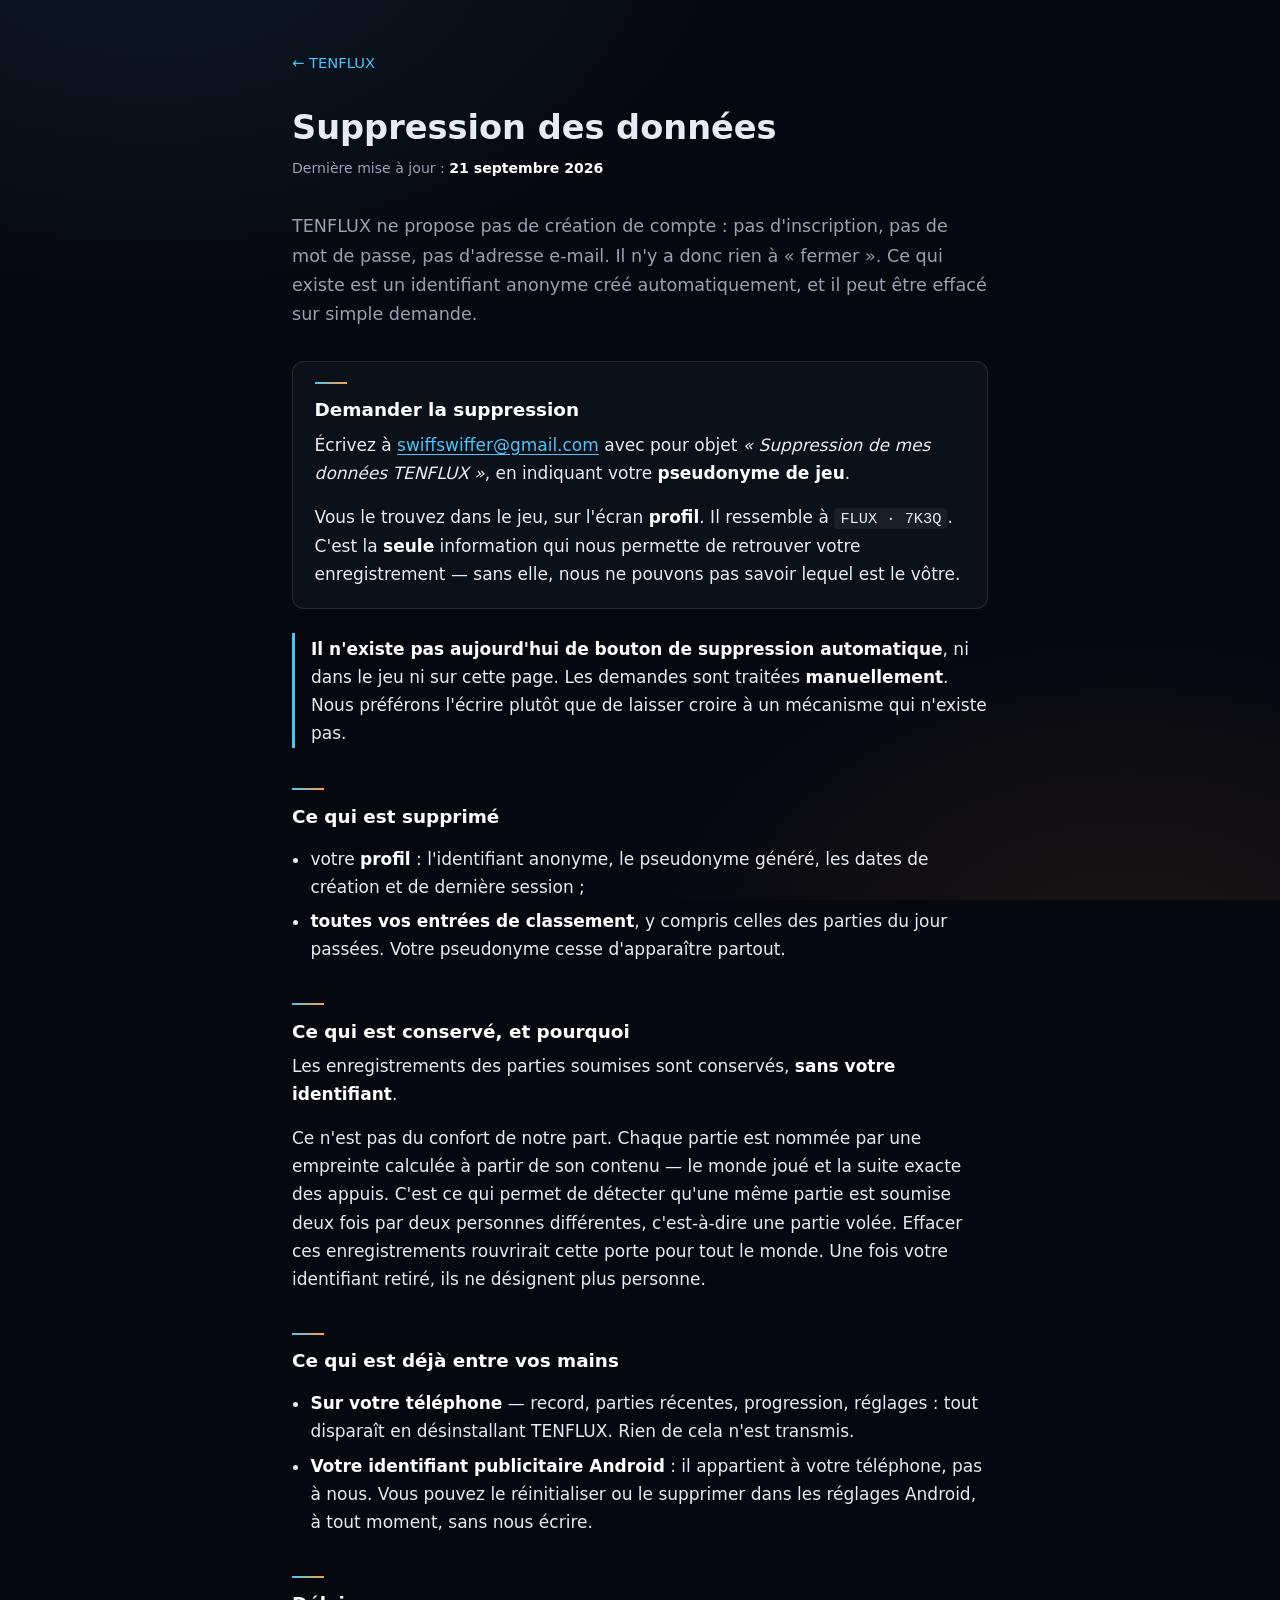
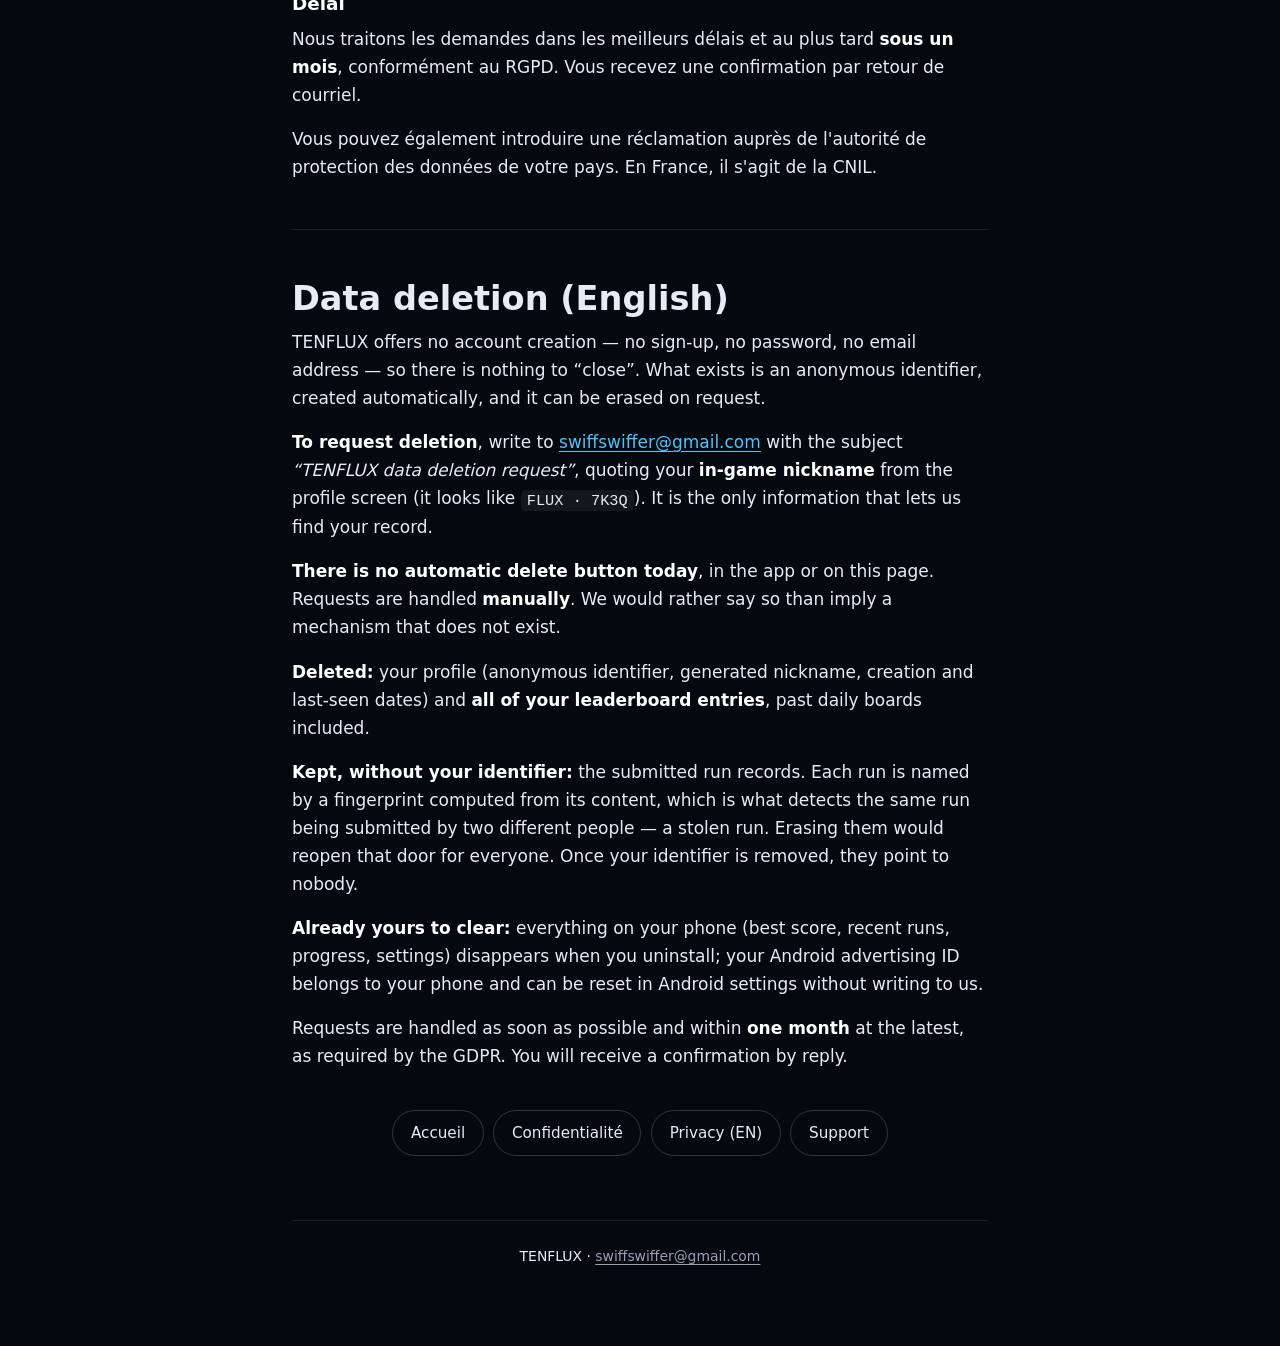
==== delete-account/index.html @ e54e35d1 "TENFLUX — the public site, and the file that decided its shape A user site (kokoswiff.github.io), no" ====
<!DOCTYPE html>
<html lang="fr">
<head>
<meta charset="utf-8">
<meta name="viewport" content="width=device-width, initial-scale=1">
<title>Suppression des données — TENFLUX</title>
<meta name="description" content="Comment faire supprimer vos données TENFLUX : ce qui est effacé, ce qui est conservé, et pourquoi.">
<meta name="color-scheme" content="dark">
<meta name="theme-color" content="#060810">
<link rel="icon" href="/assets/tenflux-symbol.png" type="image/png">
<link rel="stylesheet" href="/assets/site.css">
</head>
<body>
<main class="wrap">

  <a class="back" href="/">TENFLUX</a>

  <h1>Suppression des données</h1>
  <p class="meta">Dernière mise à jour : <strong>21 septembre 2026</strong></p>

  <p class="lede">
    TENFLUX ne propose pas de création de compte : pas d'inscription, pas de mot de passe, pas
    d'adresse e-mail. Il n'y a donc rien à « fermer ». Ce qui existe est un identifiant anonyme
    créé automatiquement, et il peut être effacé sur simple demande.
  </p>

  <div class="card">
    <h2>Demander la suppression</h2>
    <p>
      Écrivez à <a href="mailto:swiffswiffer@gmail.com?subject=Suppression%20de%20mes%20donn%C3%A9es%20TENFLUX">swiffswiffer@gmail.com</a>
      avec pour objet <em>« Suppression de mes données TENFLUX »</em>, en indiquant votre
      <strong>pseudonyme de jeu</strong>.
    </p>
    <p style="margin-bottom:0">
      Vous le trouvez dans le jeu, sur l'écran <strong>profil</strong>. Il ressemble à
      <code>FLUX · 7K3Q</code>. C'est la <strong>seule</strong> information qui nous permette de
      retrouver votre enregistrement — sans elle, nous ne pouvons pas savoir lequel est le vôtre.
    </p>
  </div>

  <div class="note">
    <p style="margin:0">
      <strong>Il n'existe pas aujourd'hui de bouton de suppression automatique</strong>, ni dans
      le jeu ni sur cette page. Les demandes sont traitées <strong>manuellement</strong>. Nous
      préférons l'écrire plutôt que de laisser croire à un mécanisme qui n'existe pas.
    </p>
  </div>

  <h2>Ce qui est supprimé</h2>
  <ul>
    <li>votre <strong>profil</strong> : l'identifiant anonyme, le pseudonyme généré, les dates de
      création et de dernière session ;</li>
    <li><strong>toutes vos entrées de classement</strong>, y compris celles des parties du jour
      passées. Votre pseudonyme cesse d'apparaître partout.</li>
  </ul>

  <h2>Ce qui est conservé, et pourquoi</h2>
  <p>
    Les enregistrements des parties soumises sont conservés, <strong>sans votre identifiant</strong>.
  </p>
  <p>
    Ce n'est pas du confort de notre part. Chaque partie est nommée par une empreinte calculée à
    partir de son contenu — le monde joué et la suite exacte des appuis. C'est ce qui permet de
    détecter qu'une même partie est soumise deux fois par deux personnes différentes, c'est-à-dire
    une partie volée. Effacer ces enregistrements rouvrirait cette porte pour tout le monde. Une
    fois votre identifiant retiré, ils ne désignent plus personne.
  </p>

  <h2>Ce qui est déjà entre vos mains</h2>
  <ul>
    <li><strong>Sur votre téléphone</strong> — record, parties récentes, progression, réglages :
      tout disparaît en désinstallant TENFLUX. Rien de cela n'est transmis.</li>
    <li><strong>Votre identifiant publicitaire Android</strong> : il appartient à votre téléphone,
      pas à nous. Vous pouvez le réinitialiser ou le supprimer dans les réglages Android, à tout
      moment, sans nous écrire.</li>
  </ul>

  <h2>Délai</h2>
  <p>
    Nous traitons les demandes dans les meilleurs délais et au plus tard <strong>sous un
    mois</strong>, conformément au RGPD. Vous recevez une confirmation par retour de courriel.
  </p>
  <p>
    Vous pouvez également introduire une réclamation auprès de l'autorité de protection des
    données de votre pays. En France, il s'agit de la CNIL.
  </p>

  <hr style="border:0;border-top:1px solid rgba(255,255,255,0.10);margin:3rem 0;">

  <h1 lang="en">Data deletion (English)</h1>
  <p lang="en">
    TENFLUX offers no account creation — no sign-up, no password, no email address — so there is
    nothing to “close”. What exists is an anonymous identifier, created automatically, and it can
    be erased on request.
  </p>
  <p lang="en">
    <strong>To request deletion</strong>, write to
    <a href="mailto:swiffswiffer@gmail.com?subject=TENFLUX%20data%20deletion%20request">swiffswiffer@gmail.com</a>
    with the subject <em>“TENFLUX data deletion request”</em>, quoting your <strong>in-game
    nickname</strong> from the profile screen (it looks like <code>FLUX · 7K3Q</code>). It is the
    only information that lets us find your record.
  </p>
  <p lang="en">
    <strong>There is no automatic delete button today</strong>, in the app or on this page.
    Requests are handled <strong>manually</strong>. We would rather say so than imply a mechanism
    that does not exist.
  </p>
  <p lang="en">
    <strong>Deleted:</strong> your profile (anonymous identifier, generated nickname, creation and
    last-seen dates) and <strong>all of your leaderboard entries</strong>, past daily boards
    included.
  </p>
  <p lang="en">
    <strong>Kept, without your identifier:</strong> the submitted run records. Each run is named by
    a fingerprint computed from its content, which is what detects the same run being submitted by
    two different people — a stolen run. Erasing them would reopen that door for everyone. Once
    your identifier is removed, they point to nobody.
  </p>
  <p lang="en">
    <strong>Already yours to clear:</strong> everything on your phone (best score, recent runs,
    progress, settings) disappears when you uninstall; your Android advertising ID belongs to your
    phone and can be reset in Android settings without writing to us.
  </p>
  <p lang="en">
    Requests are handled as soon as possible and within <strong>one month</strong> at the latest,
    as required by the GDPR. You will receive a confirmation by reply.
  </p>

  <nav class="nav" aria-label="Pages du site">
    <a href="/">Accueil</a>
    <a href="/privacy/">Confidentialité</a>
    <a href="/privacy/en/">Privacy (EN)</a>
    <a href="/support/">Support</a>
  </nav>

  <footer>
    <p>TENFLUX · <a href="mailto:swiffswiffer@gmail.com">swiffswiffer@gmail.com</a></p>
  </footer>

</main>
</body>
</html>
---- assets/site.css ----
/* TENFLUX — the site's whole stylesheet.
 *
 * No framework, no build step, no JavaScript, no tracker, no cookie, no
 * third-party request of any kind. That last one is not an aesthetic choice:
 * the privacy policy this site hosts says TENFLUX does not track anyone, and a
 * page that pulled a font from someone else's CDN would hand that visitor's IP
 * to a third party while claiming otherwise. So the one webfont is served from
 * this origin, under the SIL Open Font License, whose text sits next to it.
 *
 * Colours are the game's own: ground and wordmark ramp read out of
 * lib/ui/theme/brand.dart and lib/ui/screens/splash_screen.dart.
 */

@font-face {
  font-family: 'Barlow Condensed';
  src: url('/assets/BarlowCondensed-Bold.ttf') format('truetype');
  font-weight: 700;
  font-style: normal;
  font-display: swap;
}

:root {
  --ground: #060810;       /* Brand.ground — the Android launch window's colour */
  --surface: #0c1018;
  --hairline: rgba(255, 255, 255, 0.10);
  --hairline-strong: rgba(255, 255, 255, 0.18);
  --text: #e7ebf5;
  --muted: #98a0b4;
  --cold: #4fc3f7;         /* TEN accent, and the ramp's cold end */
  --hot: #ff9f43;          /* ballLow, and the ramp's hot end */
  --gold: #ffd166;         /* Palette.ball */
  --measure: 46rem;
}

*,
*::before,
*::after { box-sizing: border-box; }

html { -webkit-text-size-adjust: 100%; }

body {
  margin: 0;
  background: var(--ground);
  color: var(--text);
  font-family: system-ui, -apple-system, 'Segoe UI', Roboto, Helvetica, Arial, sans-serif;
  font-size: 17px;
  line-height: 1.65;
  /* A very slow cold-to-hot wash, so the page has the game's temperature
     without costing an image. */
  background-image:
    radial-gradient(60rem 40rem at 12% -10%, rgba(79, 195, 247, 0.10), transparent 60%),
    radial-gradient(50rem 35rem at 88% 108%, rgba(255, 159, 67, 0.09), transparent 60%);
  background-attachment: fixed;
}

.wrap {
  max-width: var(--measure);
  margin: 0 auto;
  padding: 3rem 1.25rem 4rem;
}

/* ---- the mark ------------------------------------------------------- */

.mark { text-align: center; margin-bottom: 2.5rem; }

.mark img {
  width: 92px;
  height: 92px;
  display: block;
  margin: 0 auto 1rem;
}

.wordmark {
  font-family: 'Barlow Condensed', system-ui, sans-serif;
  font-weight: 700;
  font-size: clamp(2.6rem, 11vw, 4.2rem);
  letter-spacing: 0.06em;
  line-height: 1;
  margin: 0;
  /* The splash screen's ramp, same colours, same stops. */
  background: linear-gradient(90deg, #f2f6ff 0%, #f2f6ff 34%, var(--cold) 63%, var(--hot) 100%);
  -webkit-background-clip: text;
  background-clip: text;
  color: transparent;
}

.tagline {
  font-family: 'Barlow Condensed', system-ui, sans-serif;
  font-weight: 700;
  letter-spacing: 0.22em;
  font-size: 0.82rem;
  color: var(--muted);
  margin: 0.75rem 0 0;
  text-transform: uppercase;
}

/* ---- type ------------------------------------------------------------ */

h1, h2, h3 { line-height: 1.25; }

h1 {
  font-size: clamp(1.6rem, 5vw, 2.1rem);
  margin: 0 0 0.5rem;
}

h2 {
  font-size: 1.15rem;
  margin: 2.5rem 0 0.6rem;
  color: #fff;
}

h2::before {
  content: '';
  display: block;
  width: 2rem;
  height: 2px;
  margin-bottom: 0.9rem;
  background: linear-gradient(90deg, var(--cold), var(--hot));
}

p, li { color: var(--text); }
p { margin: 0 0 1rem; }
ul { padding-left: 1.15rem; }
li { margin-bottom: 0.4rem; }

strong { color: #fff; }

a {
  color: var(--cold);
  text-underline-offset: 0.2em;
}
a:hover, a:focus-visible { color: var(--gold); }

:focus-visible {
  outline: 2px solid var(--gold);
  outline-offset: 3px;
  border-radius: 3px;
}

.lede {
  font-size: 1.1rem;
  color: var(--muted);
  margin-bottom: 2rem;
}

.meta {
  font-size: 0.88rem;
  color: var(--muted);
  margin-bottom: 2rem;
}

code {
  font-family: ui-monospace, 'SF Mono', Menlo, Consolas, monospace;
  font-size: 0.9em;
  background: rgba(255, 255, 255, 0.06);
  padding: 0.1em 0.4em;
  border-radius: 4px;
}

/* ---- blocks ---------------------------------------------------------- */

.card {
  background: var(--surface);
  border: 1px solid var(--hairline);
  border-radius: 12px;
  padding: 1.25rem 1.35rem;
  margin: 1.5rem 0;
}

.card h2 { margin-top: 0; }

.note {
  border-left: 3px solid var(--cold);
  padding: 0.1rem 0 0.1rem 1rem;
  margin: 1.5rem 0;
  color: var(--muted);
}

.nav {
  display: flex;
  flex-wrap: wrap;
  gap: 0.6rem;
  justify-content: center;
  margin-top: 2.5rem;
}

.nav a {
  display: inline-block;
  padding: 0.6rem 1.1rem;
  border: 1px solid var(--hairline-strong);
  border-radius: 999px;
  text-decoration: none;
  color: var(--text);
  font-size: 0.95rem;
}

.nav a:hover, .nav a:focus-visible {
  border-color: var(--gold);
  color: var(--gold);
}

.status {
  display: inline-block;
  font-family: 'Barlow Condensed', system-ui, sans-serif;
  font-weight: 700;
  letter-spacing: 0.16em;
  text-transform: uppercase;
  font-size: 0.78rem;
  color: var(--ground);
  background: var(--gold);
  padding: 0.35rem 0.8rem;
  border-radius: 999px;
}

footer {
  margin-top: 4rem;
  padding-top: 1.5rem;
  border-top: 1px solid var(--hairline);
  font-size: 0.87rem;
  color: var(--muted);
  text-align: center;
}

footer a { color: var(--muted); }

.back {
  display: inline-block;
  margin-bottom: 2rem;
  font-size: 0.92rem;
  text-decoration: none;
}
.back::before { content: '\2190\00a0'; }

@media (prefers-reduced-motion: reduce) {
  * { animation: none !important; transition: none !important; }
}
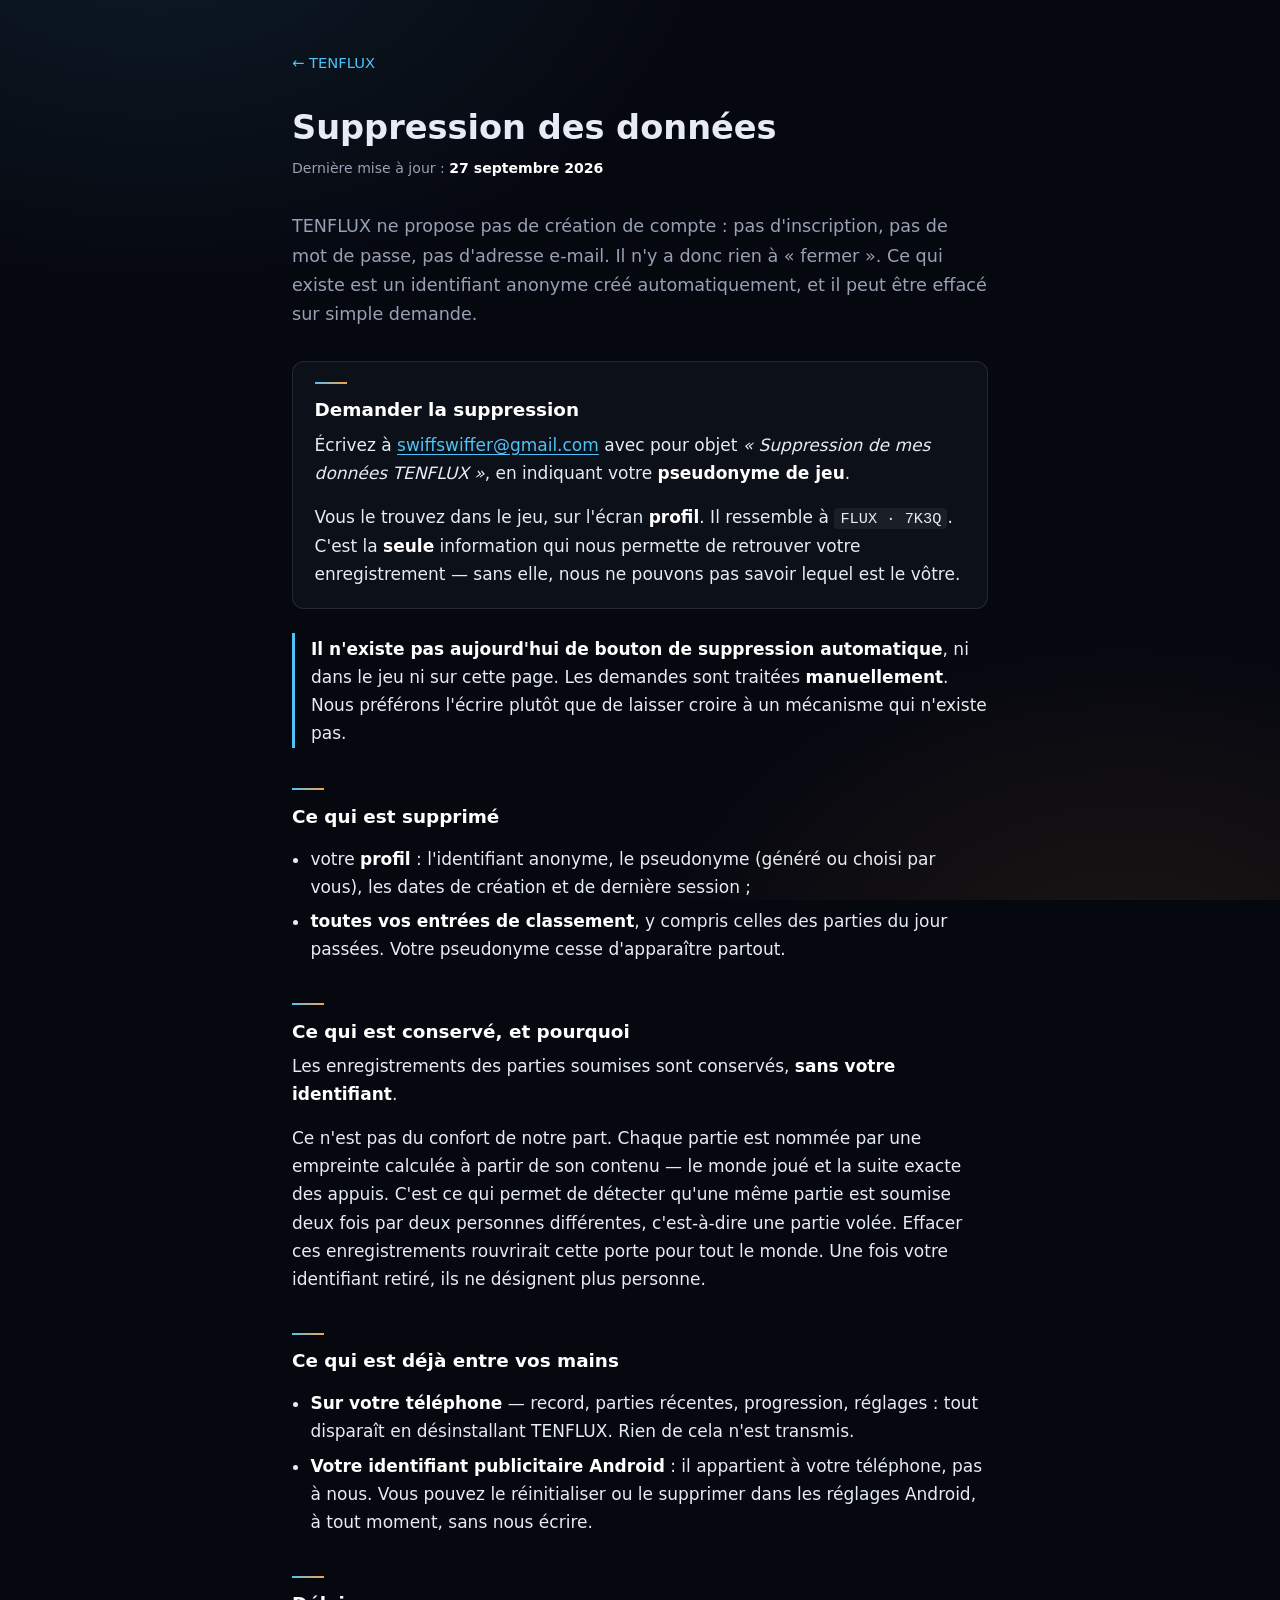
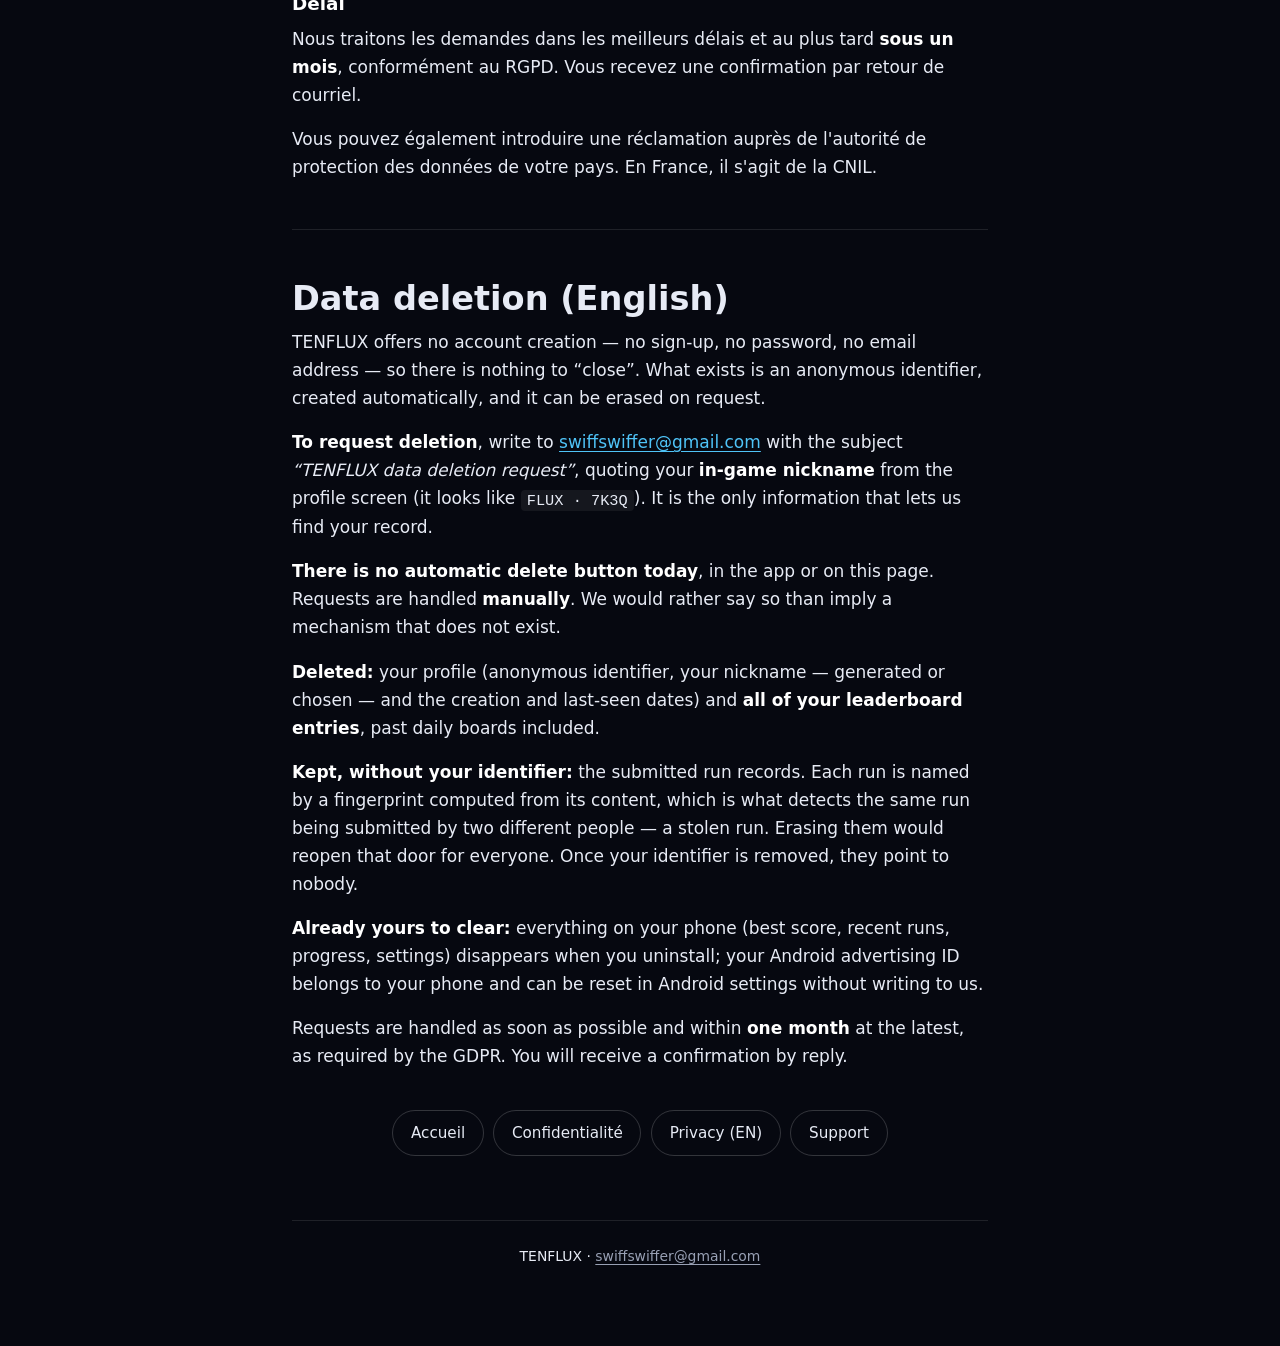
==== commit 136d74b5: "docs: align public TENFLUX pages with current behavior The daily shows an ad before each of its thre" ====
--- a/delete-account/index.html
+++ b/delete-account/index.html
@@ -16,7 +16,7 @@
   <a class="back" href="/">TENFLUX</a>
 
   <h1>Suppression des données</h1>
-  <p class="meta">Dernière mise à jour : <strong>21 septembre 2026</strong></p>
+  <p class="meta">Dernière mise à jour : <strong>27 septembre 2026</strong></p>
 
   <p class="lede">
     TENFLUX ne propose pas de création de compte : pas d'inscription, pas de mot de passe, pas
@@ -48,8 +48,8 @@
 
   <h2>Ce qui est supprimé</h2>
   <ul>
-    <li>votre <strong>profil</strong> : l'identifiant anonyme, le pseudonyme généré, les dates de
-      création et de dernière session ;</li>
+    <li>votre <strong>profil</strong> : l'identifiant anonyme, le pseudonyme (généré ou choisi par
+      vous), les dates de création et de dernière session ;</li>
     <li><strong>toutes vos entrées de classement</strong>, y compris celles des parties du jour
       passées. Votre pseudonyme cesse d'apparaître partout.</li>
   </ul>
@@ -106,9 +106,9 @@
     that does not exist.
   </p>
   <p lang="en">
-    <strong>Deleted:</strong> your profile (anonymous identifier, generated nickname, creation and
-    last-seen dates) and <strong>all of your leaderboard entries</strong>, past daily boards
-    included.
+    <strong>Deleted:</strong> your profile (anonymous identifier, your nickname — generated or
+    chosen — and the creation and last-seen dates) and <strong>all of your leaderboard
+    entries</strong>, past daily boards included.
   </p>
   <p lang="en">
     <strong>Kept, without your identifier:</strong> the submitted run records. Each run is named by
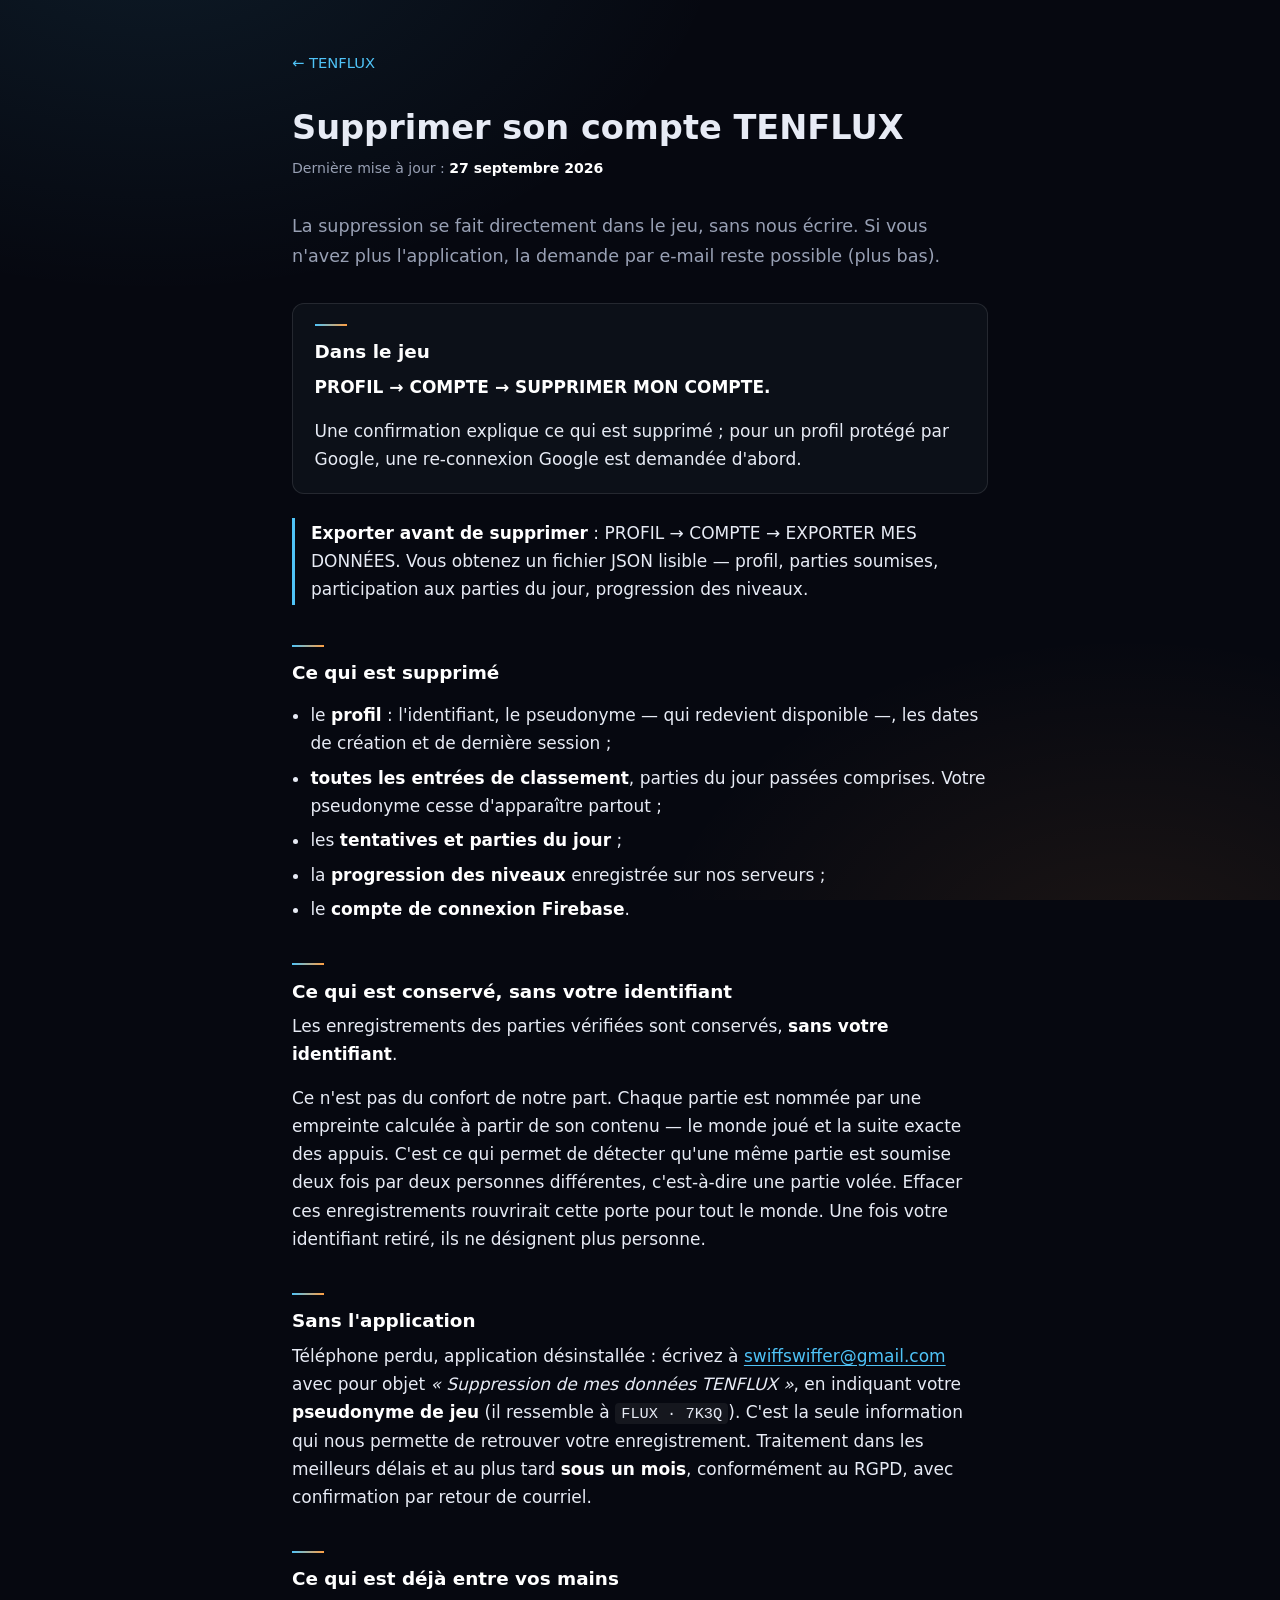
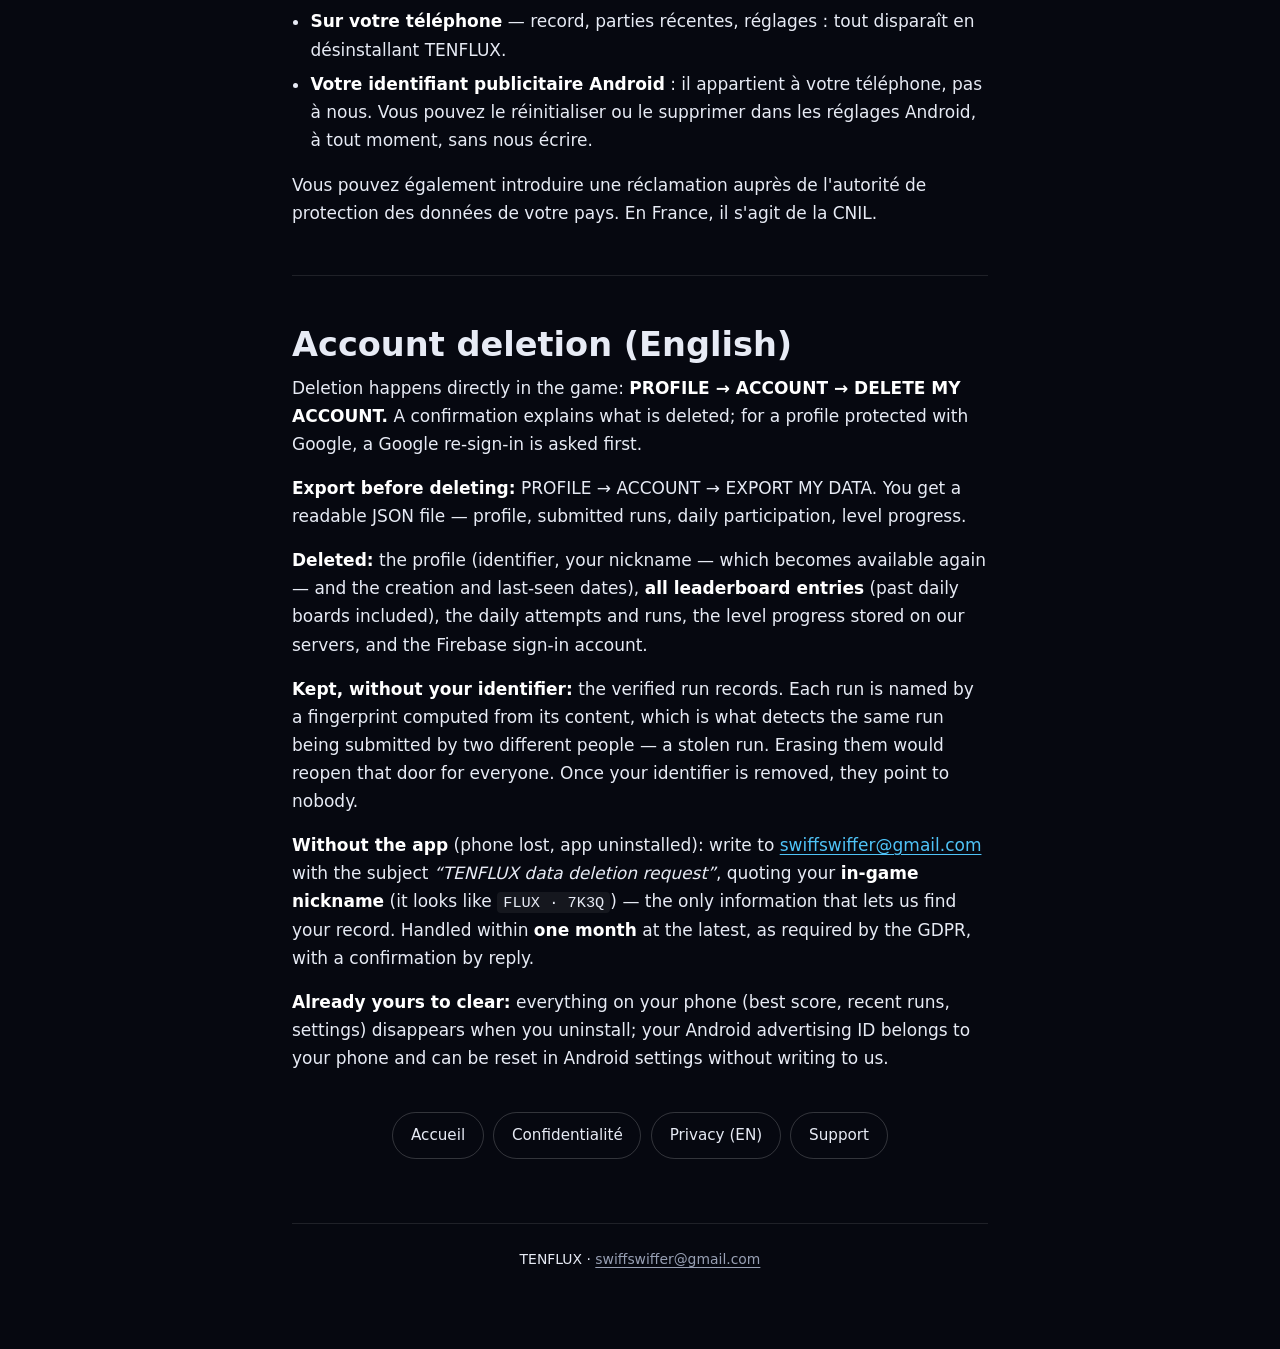
==== commit 37262a33: "docs: align TENFLUX site with recoverable accounts The C20 build (1.0.0+3, internal test) ships opti" ====
--- a/delete-account/index.html
+++ b/delete-account/index.html
@@ -3,8 +3,8 @@
 <head>
 <meta charset="utf-8">
 <meta name="viewport" content="width=device-width, initial-scale=1">
-<title>Suppression des données — TENFLUX</title>
-<meta name="description" content="Comment faire supprimer vos données TENFLUX : ce qui est effacé, ce qui est conservé, et pourquoi.">
+<title>Suppression du compte — TENFLUX</title>
+<meta name="description" content="Comment supprimer votre compte TENFLUX : le bouton dans le jeu, ce qui est effacé, ce qui est conservé, et la demande par e-mail.">
 <meta name="color-scheme" content="dark">
 <meta name="theme-color" content="#060810">
 <link rel="icon" href="/assets/tenflux-symbol.png" type="image/png">
@@ -15,71 +15,77 @@
 
   <a class="back" href="/">TENFLUX</a>
 
-  <h1>Suppression des données</h1>
+  <h1>Supprimer son compte TENFLUX</h1>
   <p class="meta">Dernière mise à jour : <strong>27 septembre 2026</strong></p>
 
   <p class="lede">
-    TENFLUX ne propose pas de création de compte : pas d'inscription, pas de mot de passe, pas
-    d'adresse e-mail. Il n'y a donc rien à « fermer ». Ce qui existe est un identifiant anonyme
-    créé automatiquement, et il peut être effacé sur simple demande.
+    La suppression se fait directement dans le jeu, sans nous écrire. Si vous n'avez plus
+    l'application, la demande par e-mail reste possible (plus bas).
   </p>
 
   <div class="card">
-    <h2>Demander la suppression</h2>
+    <h2>Dans le jeu</h2>
     <p>
-      Écrivez à <a href="mailto:swiffswiffer@gmail.com?subject=Suppression%20de%20mes%20donn%C3%A9es%20TENFLUX">swiffswiffer@gmail.com</a>
-      avec pour objet <em>« Suppression de mes données TENFLUX »</em>, en indiquant votre
-      <strong>pseudonyme de jeu</strong>.
+      <strong>PROFIL → COMPTE → SUPPRIMER MON COMPTE.</strong>
     </p>
     <p style="margin-bottom:0">
-      Vous le trouvez dans le jeu, sur l'écran <strong>profil</strong>. Il ressemble à
-      <code>FLUX · 7K3Q</code>. C'est la <strong>seule</strong> information qui nous permette de
-      retrouver votre enregistrement — sans elle, nous ne pouvons pas savoir lequel est le vôtre.
+      Une confirmation explique ce qui est supprimé ; pour un profil protégé par Google, une
+      re-connexion Google est demandée d'abord.
     </p>
   </div>
 
   <div class="note">
     <p style="margin:0">
-      <strong>Il n'existe pas aujourd'hui de bouton de suppression automatique</strong>, ni dans
-      le jeu ni sur cette page. Les demandes sont traitées <strong>manuellement</strong>. Nous
-      préférons l'écrire plutôt que de laisser croire à un mécanisme qui n'existe pas.
+      <strong>Exporter avant de supprimer</strong> : PROFIL → COMPTE → EXPORTER MES DONNÉES.
+      Vous obtenez un fichier JSON lisible — profil, parties soumises, participation aux
+      parties du jour, progression des niveaux.
     </p>
   </div>
 
   <h2>Ce qui est supprimé</h2>
   <ul>
-    <li>votre <strong>profil</strong> : l'identifiant anonyme, le pseudonyme (généré ou choisi par
-      vous), les dates de création et de dernière session ;</li>
-    <li><strong>toutes vos entrées de classement</strong>, y compris celles des parties du jour
-      passées. Votre pseudonyme cesse d'apparaître partout.</li>
+    <li>le <strong>profil</strong> : l'identifiant, le pseudonyme — qui redevient
+      disponible —, les dates de création et de dernière session ;</li>
+    <li><strong>toutes les entrées de classement</strong>, parties du jour passées comprises.
+      Votre pseudonyme cesse d'apparaître partout ;</li>
+    <li>les <strong>tentatives et parties du jour</strong> ;</li>
+    <li>la <strong>progression des niveaux</strong> enregistrée sur nos serveurs ;</li>
+    <li>le <strong>compte de connexion Firebase</strong>.</li>
   </ul>
 
-  <h2>Ce qui est conservé, et pourquoi</h2>
+  <h2>Ce qui est conservé, sans votre identifiant</h2>
   <p>
-    Les enregistrements des parties soumises sont conservés, <strong>sans votre identifiant</strong>.
+    Les enregistrements des parties vérifiées sont conservés, <strong>sans votre
+    identifiant</strong>.
   </p>
   <p>
     Ce n'est pas du confort de notre part. Chaque partie est nommée par une empreinte calculée à
     partir de son contenu — le monde joué et la suite exacte des appuis. C'est ce qui permet de
-    détecter qu'une même partie est soumise deux fois par deux personnes différentes, c'est-à-dire
-    une partie volée. Effacer ces enregistrements rouvrirait cette porte pour tout le monde. Une
-    fois votre identifiant retiré, ils ne désignent plus personne.
+    détecter qu'une même partie est soumise deux fois par deux personnes différentes,
+    c'est-à-dire une partie volée. Effacer ces enregistrements rouvrirait cette porte pour tout
+    le monde. Une fois votre identifiant retiré, ils ne désignent plus personne.
+  </p>
+
+  <h2>Sans l'application</h2>
+  <p>
+    Téléphone perdu, application désinstallée : écrivez à
+    <a href="mailto:swiffswiffer@gmail.com?subject=Suppression%20de%20mes%20donn%C3%A9es%20TENFLUX">swiffswiffer@gmail.com</a>
+    avec pour objet <em>« Suppression de mes données TENFLUX »</em>, en indiquant votre
+    <strong>pseudonyme de jeu</strong> (il ressemble à <code>FLUX · 7K3Q</code>). C'est la seule
+    information qui nous permette de retrouver votre enregistrement. Traitement dans les
+    meilleurs délais et au plus tard <strong>sous un mois</strong>, conformément au RGPD, avec
+    confirmation par retour de courriel.
   </p>
 
   <h2>Ce qui est déjà entre vos mains</h2>
   <ul>
-    <li><strong>Sur votre téléphone</strong> — record, parties récentes, progression, réglages :
-      tout disparaît en désinstallant TENFLUX. Rien de cela n'est transmis.</li>
-    <li><strong>Votre identifiant publicitaire Android</strong> : il appartient à votre téléphone,
-      pas à nous. Vous pouvez le réinitialiser ou le supprimer dans les réglages Android, à tout
-      moment, sans nous écrire.</li>
+    <li><strong>Sur votre téléphone</strong> — record, parties récentes, réglages : tout
+      disparaît en désinstallant TENFLUX.</li>
+    <li><strong>Votre identifiant publicitaire Android</strong> : il appartient à votre
+      téléphone, pas à nous. Vous pouvez le réinitialiser ou le supprimer dans les réglages
+      Android, à tout moment, sans nous écrire.</li>
   </ul>
 
-  <h2>Délai</h2>
-  <p>
-    Nous traitons les demandes dans les meilleurs délais et au plus tard <strong>sous un
-    mois</strong>, conformément au RGPD. Vous recevez une confirmation par retour de courriel.
-  </p>
   <p>
     Vous pouvez également introduire une réclamation auprès de l'autorité de protection des
     données de votre pays. En France, il s'agit de la CNIL.
@@ -87,43 +93,40 @@
 
   <hr style="border:0;border-top:1px solid rgba(255,255,255,0.10);margin:3rem 0;">
 
-  <h1 lang="en">Data deletion (English)</h1>
+  <h1 lang="en">Account deletion (English)</h1>
   <p lang="en">
-    TENFLUX offers no account creation — no sign-up, no password, no email address — so there is
-    nothing to “close”. What exists is an anonymous identifier, created automatically, and it can
-    be erased on request.
+    Deletion happens directly in the game: <strong>PROFILE → ACCOUNT → DELETE MY
+    ACCOUNT.</strong> A confirmation explains what is deleted; for a profile protected with
+    Google, a Google re-sign-in is asked first.
   </p>
   <p lang="en">
-    <strong>To request deletion</strong>, write to
+    <strong>Export before deleting:</strong> PROFILE → ACCOUNT → EXPORT MY DATA. You get a
+    readable JSON file — profile, submitted runs, daily participation, level progress.
+  </p>
+  <p lang="en">
+    <strong>Deleted:</strong> the profile (identifier, your nickname — which becomes available
+    again — and the creation and last-seen dates), <strong>all leaderboard entries</strong>
+    (past daily boards included), the daily attempts and runs, the level progress stored on our
+    servers, and the Firebase sign-in account.
+  </p>
+  <p lang="en">
+    <strong>Kept, without your identifier:</strong> the verified run records. Each run is named
+    by a fingerprint computed from its content, which is what detects the same run being
+    submitted by two different people — a stolen run. Erasing them would reopen that door for
+    everyone. Once your identifier is removed, they point to nobody.
+  </p>
+  <p lang="en">
+    <strong>Without the app</strong> (phone lost, app uninstalled): write to
     <a href="mailto:swiffswiffer@gmail.com?subject=TENFLUX%20data%20deletion%20request">swiffswiffer@gmail.com</a>
     with the subject <em>“TENFLUX data deletion request”</em>, quoting your <strong>in-game
-    nickname</strong> from the profile screen (it looks like <code>FLUX · 7K3Q</code>). It is the
-    only information that lets us find your record.
-  </p>
-  <p lang="en">
-    <strong>There is no automatic delete button today</strong>, in the app or on this page.
-    Requests are handled <strong>manually</strong>. We would rather say so than imply a mechanism
-    that does not exist.
-  </p>
-  <p lang="en">
-    <strong>Deleted:</strong> your profile (anonymous identifier, your nickname — generated or
-    chosen — and the creation and last-seen dates) and <strong>all of your leaderboard
-    entries</strong>, past daily boards included.
-  </p>
-  <p lang="en">
-    <strong>Kept, without your identifier:</strong> the submitted run records. Each run is named by
-    a fingerprint computed from its content, which is what detects the same run being submitted by
-    two different people — a stolen run. Erasing them would reopen that door for everyone. Once
-    your identifier is removed, they point to nobody.
+    nickname</strong> (it looks like <code>FLUX · 7K3Q</code>) — the only information that lets
+    us find your record. Handled within <strong>one month</strong> at the latest, as required
+    by the GDPR, with a confirmation by reply.
   </p>
   <p lang="en">
     <strong>Already yours to clear:</strong> everything on your phone (best score, recent runs,
-    progress, settings) disappears when you uninstall; your Android advertising ID belongs to your
-    phone and can be reset in Android settings without writing to us.
-  </p>
-  <p lang="en">
-    Requests are handled as soon as possible and within <strong>one month</strong> at the latest,
-    as required by the GDPR. You will receive a confirmation by reply.
+    settings) disappears when you uninstall; your Android advertising ID belongs to your phone
+    and can be reset in Android settings without writing to us.
   </p>
 
   <nav class="nav" aria-label="Pages du site">
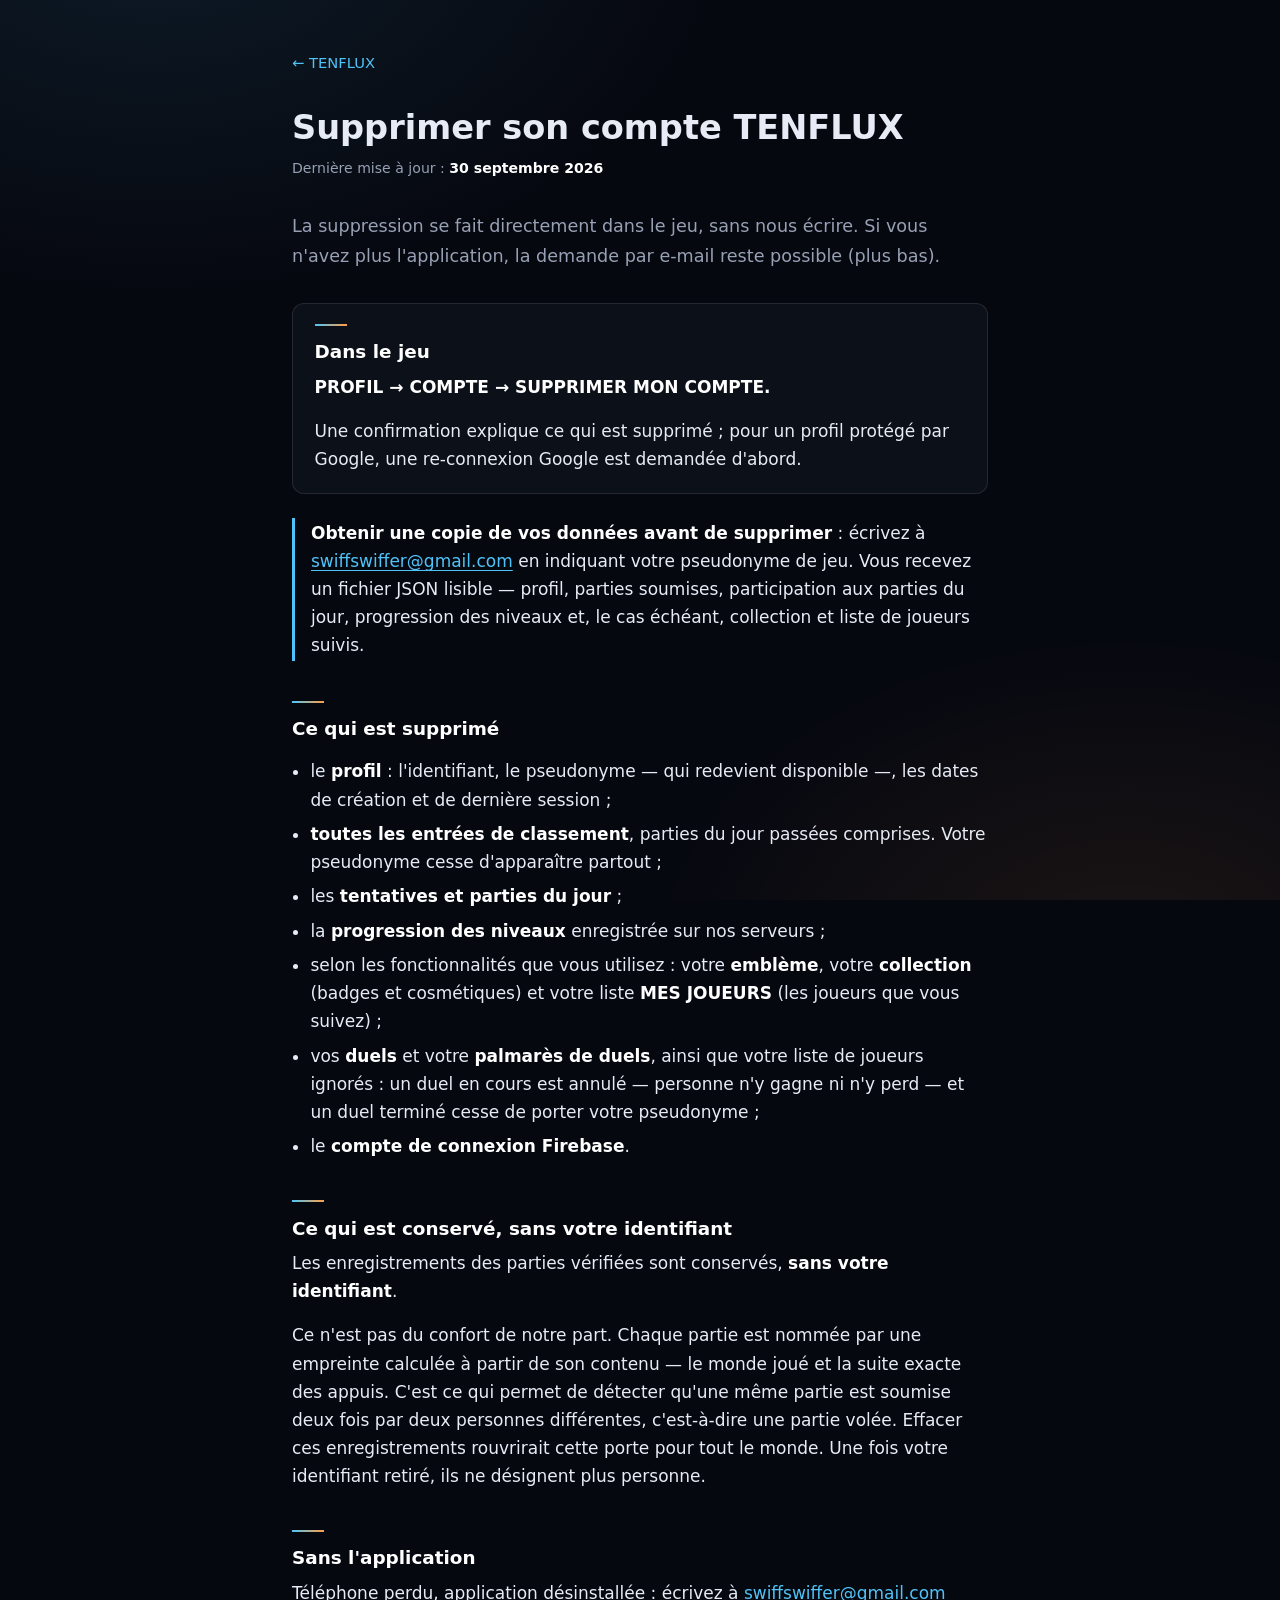
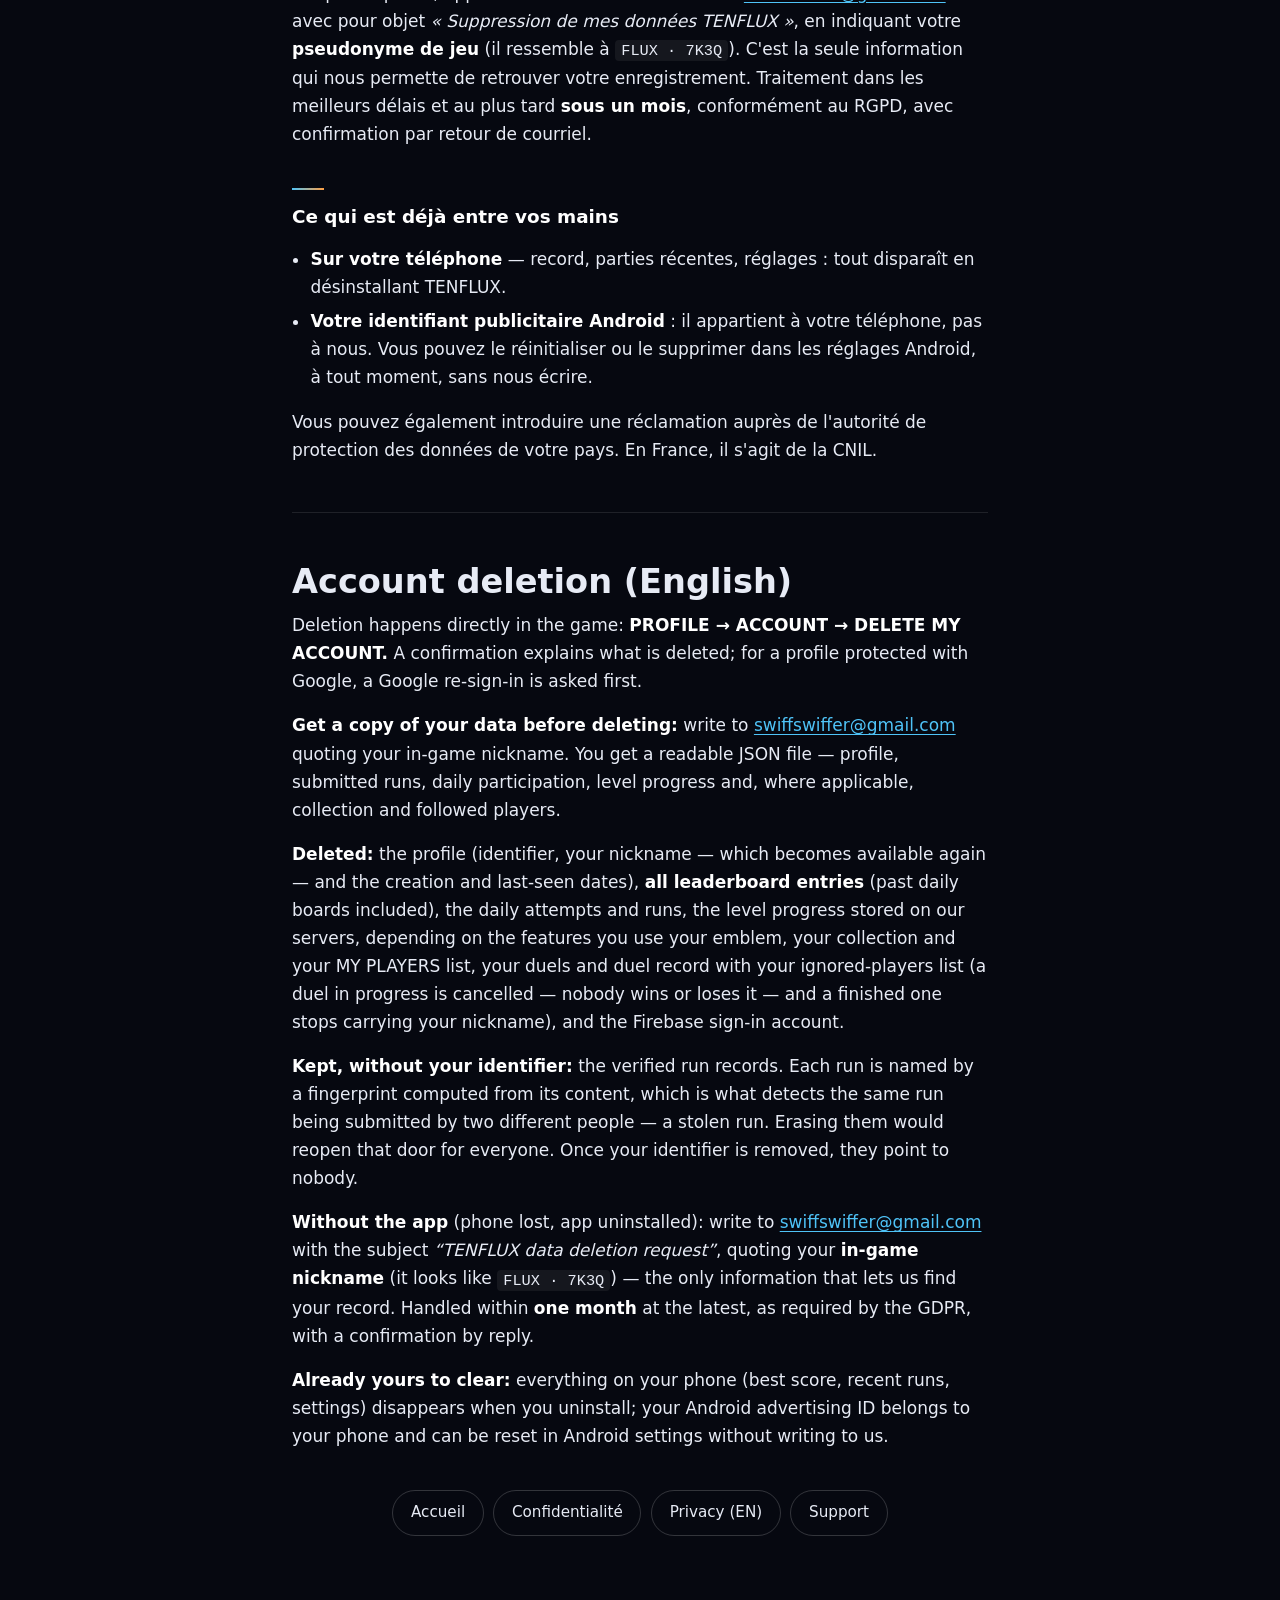
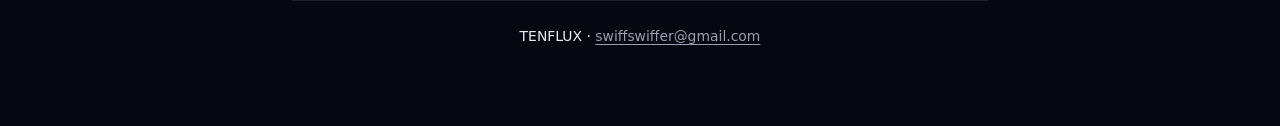
==== commit f904ef0f: "docs: update privacy and account deletion for duels Counter-audit fixes (export on request instead o" ====
--- a/delete-account/index.html
+++ b/delete-account/index.html
@@ -16,7 +16,7 @@
   <a class="back" href="/">TENFLUX</a>
 
   <h1>Supprimer son compte TENFLUX</h1>
-  <p class="meta">Dernière mise à jour : <strong>27 septembre 2026</strong></p>
+  <p class="meta">Dernière mise à jour : <strong>30 septembre 2026</strong></p>
 
   <p class="lede">
     La suppression se fait directement dans le jeu, sans nous écrire. Si vous n'avez plus
@@ -36,9 +36,11 @@
 
   <div class="note">
     <p style="margin:0">
-      <strong>Exporter avant de supprimer</strong> : PROFIL → COMPTE → EXPORTER MES DONNÉES.
-      Vous obtenez un fichier JSON lisible — profil, parties soumises, participation aux
-      parties du jour, progression des niveaux.
+      <strong>Obtenir une copie de vos données avant de supprimer</strong> : écrivez à
+      <a href="mailto:swiffswiffer@gmail.com?subject=Export%20de%20mes%20donn%C3%A9es%20TENFLUX">swiffswiffer@gmail.com</a>
+      en indiquant votre pseudonyme de jeu. Vous recevez un fichier JSON lisible — profil,
+      parties soumises, participation aux parties du jour, progression des niveaux et, le cas
+      échéant, collection et liste de joueurs suivis.
     </p>
   </div>
 
@@ -50,6 +52,12 @@
       Votre pseudonyme cesse d'apparaître partout ;</li>
     <li>les <strong>tentatives et parties du jour</strong> ;</li>
     <li>la <strong>progression des niveaux</strong> enregistrée sur nos serveurs ;</li>
+    <li>selon les fonctionnalités que vous utilisez : votre <strong>emblème</strong>, votre
+      <strong>collection</strong> (badges et cosmétiques) et votre liste
+      <strong>MES JOUEURS</strong> (les joueurs que vous suivez) ;</li>
+    <li>vos <strong>duels</strong> et votre <strong>palmarès de duels</strong>, ainsi que votre
+      liste de joueurs ignorés : un duel en cours est annulé — personne n'y gagne ni n'y perd —
+      et un duel terminé cesse de porter votre pseudonyme ;</li>
     <li>le <strong>compte de connexion Firebase</strong>.</li>
   </ul>
 
@@ -100,14 +108,20 @@
     Google, a Google re-sign-in is asked first.
   </p>
   <p lang="en">
-    <strong>Export before deleting:</strong> PROFILE → ACCOUNT → EXPORT MY DATA. You get a
-    readable JSON file — profile, submitted runs, daily participation, level progress.
+    <strong>Get a copy of your data before deleting:</strong> write to
+    <a href="mailto:swiffswiffer@gmail.com?subject=TENFLUX%20data%20export%20request">swiffswiffer@gmail.com</a>
+    quoting your in-game nickname. You get a readable JSON file — profile, submitted runs,
+    daily participation, level progress and, where applicable, collection and followed
+    players.
   </p>
   <p lang="en">
     <strong>Deleted:</strong> the profile (identifier, your nickname — which becomes available
     again — and the creation and last-seen dates), <strong>all leaderboard entries</strong>
     (past daily boards included), the daily attempts and runs, the level progress stored on our
-    servers, and the Firebase sign-in account.
+    servers, depending on the features you use your emblem, your collection and your MY PLAYERS
+    list, your duels and duel record with your ignored-players list (a duel in progress is
+    cancelled — nobody wins or loses it — and a finished one stops carrying your nickname),
+    and the Firebase sign-in account.
   </p>
   <p lang="en">
     <strong>Kept, without your identifier:</strong> the verified run records. Each run is named
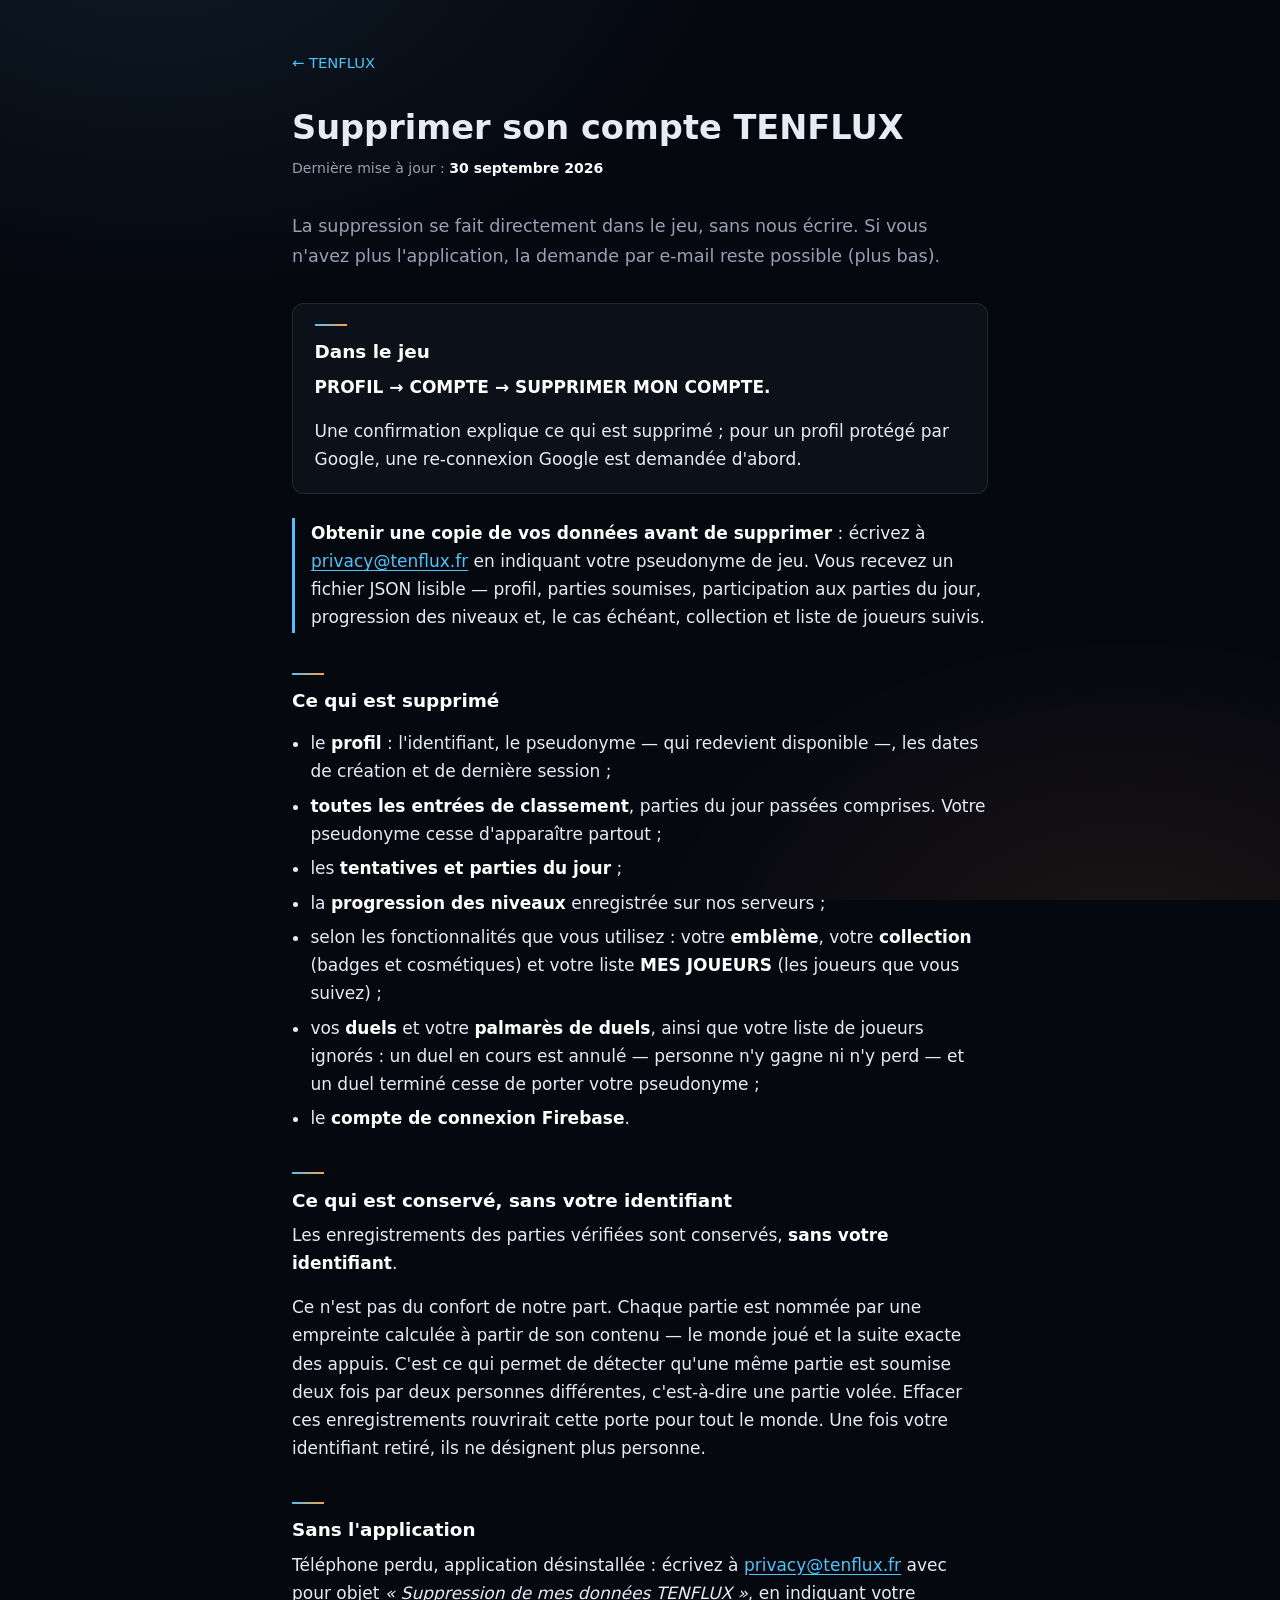
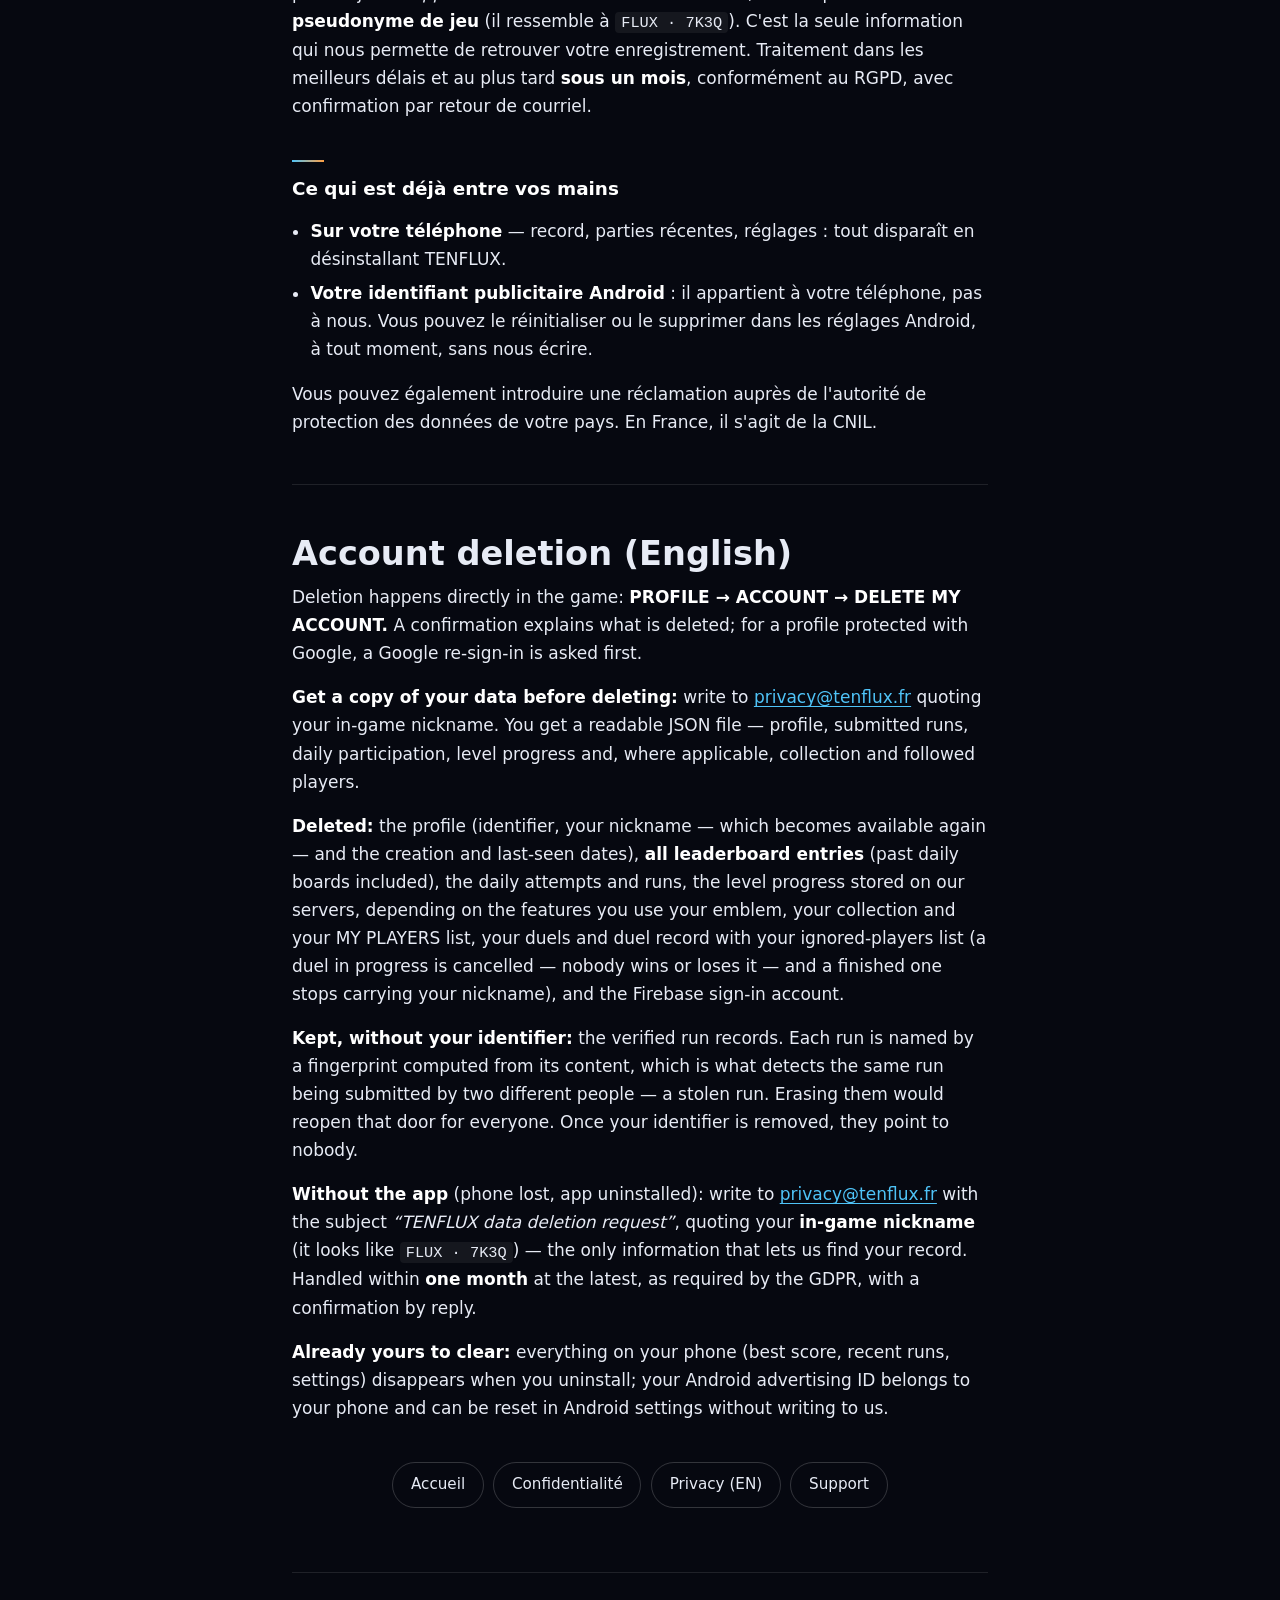
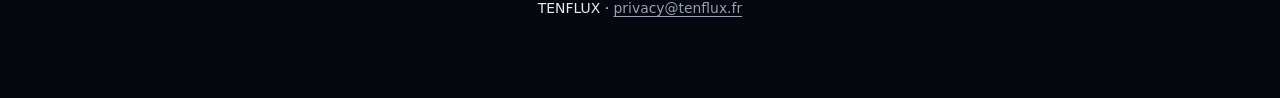
==== commit bd546425: "docs: move the public identity to tenflux.fr, and say what a backup carries The three addresses beco" ====
--- a/delete-account/index.html
+++ b/delete-account/index.html
@@ -37,7 +37,7 @@
   <div class="note">
     <p style="margin:0">
       <strong>Obtenir une copie de vos données avant de supprimer</strong> : écrivez à
-      <a href="mailto:swiffswiffer@gmail.com?subject=Export%20de%20mes%20donn%C3%A9es%20TENFLUX">swiffswiffer@gmail.com</a>
+      <a href="mailto:privacy@tenflux.fr?subject=Export%20de%20mes%20donn%C3%A9es%20TENFLUX">privacy@tenflux.fr</a>
       en indiquant votre pseudonyme de jeu. Vous recevez un fichier JSON lisible — profil,
       parties soumises, participation aux parties du jour, progression des niveaux et, le cas
       échéant, collection et liste de joueurs suivis.
@@ -77,7 +77,7 @@
   <h2>Sans l'application</h2>
   <p>
     Téléphone perdu, application désinstallée : écrivez à
-    <a href="mailto:swiffswiffer@gmail.com?subject=Suppression%20de%20mes%20donn%C3%A9es%20TENFLUX">swiffswiffer@gmail.com</a>
+    <a href="mailto:privacy@tenflux.fr?subject=Suppression%20de%20mes%20donn%C3%A9es%20TENFLUX">privacy@tenflux.fr</a>
     avec pour objet <em>« Suppression de mes données TENFLUX »</em>, en indiquant votre
     <strong>pseudonyme de jeu</strong> (il ressemble à <code>FLUX · 7K3Q</code>). C'est la seule
     information qui nous permette de retrouver votre enregistrement. Traitement dans les
@@ -109,7 +109,7 @@
   </p>
   <p lang="en">
     <strong>Get a copy of your data before deleting:</strong> write to
-    <a href="mailto:swiffswiffer@gmail.com?subject=TENFLUX%20data%20export%20request">swiffswiffer@gmail.com</a>
+    <a href="mailto:privacy@tenflux.fr?subject=TENFLUX%20data%20export%20request">privacy@tenflux.fr</a>
     quoting your in-game nickname. You get a readable JSON file — profile, submitted runs,
     daily participation, level progress and, where applicable, collection and followed
     players.
@@ -131,7 +131,7 @@
   </p>
   <p lang="en">
     <strong>Without the app</strong> (phone lost, app uninstalled): write to
-    <a href="mailto:swiffswiffer@gmail.com?subject=TENFLUX%20data%20deletion%20request">swiffswiffer@gmail.com</a>
+    <a href="mailto:privacy@tenflux.fr?subject=TENFLUX%20data%20deletion%20request">privacy@tenflux.fr</a>
     with the subject <em>“TENFLUX data deletion request”</em>, quoting your <strong>in-game
     nickname</strong> (it looks like <code>FLUX · 7K3Q</code>) — the only information that lets
     us find your record. Handled within <strong>one month</strong> at the latest, as required
@@ -151,7 +151,7 @@
   </nav>
 
   <footer>
-    <p>TENFLUX · <a href="mailto:swiffswiffer@gmail.com">swiffswiffer@gmail.com</a></p>
+    <p>TENFLUX · <a href="mailto:privacy@tenflux.fr">privacy@tenflux.fr</a></p>
   </footer>
 
 </main>
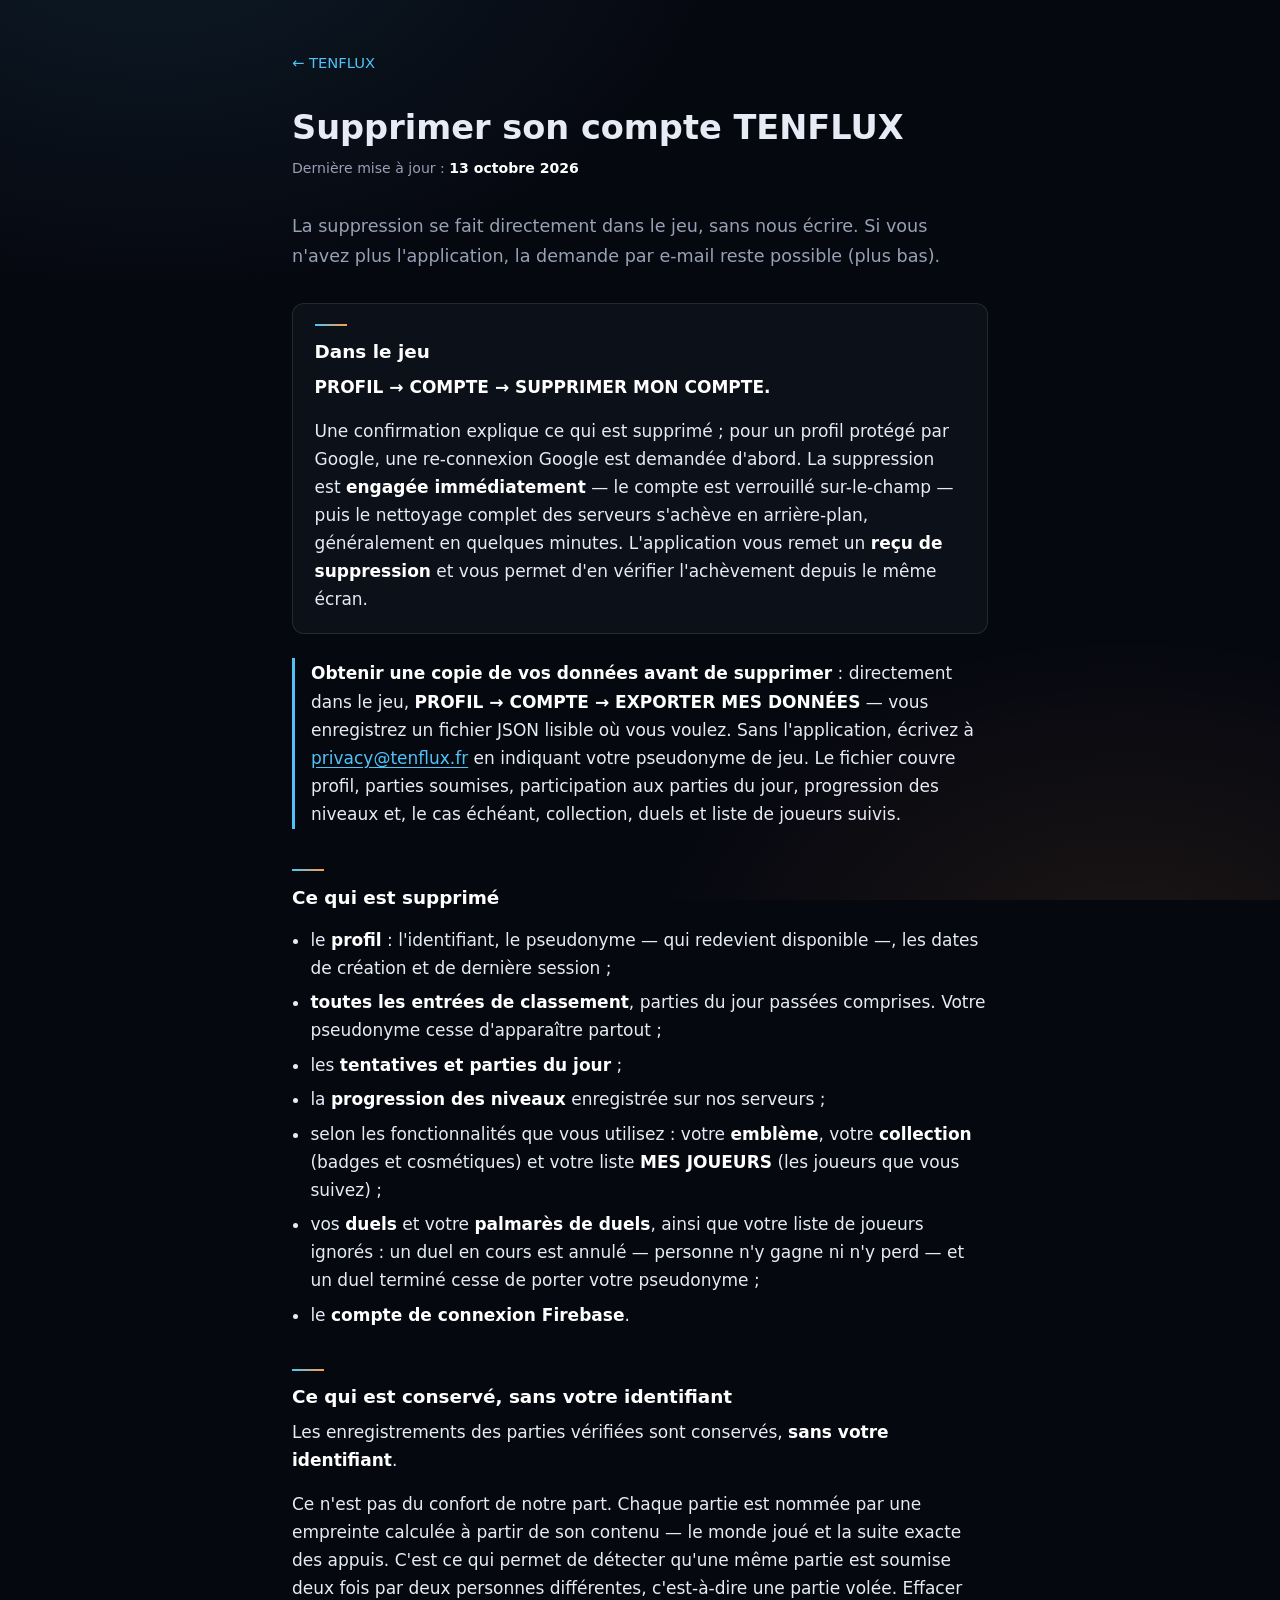
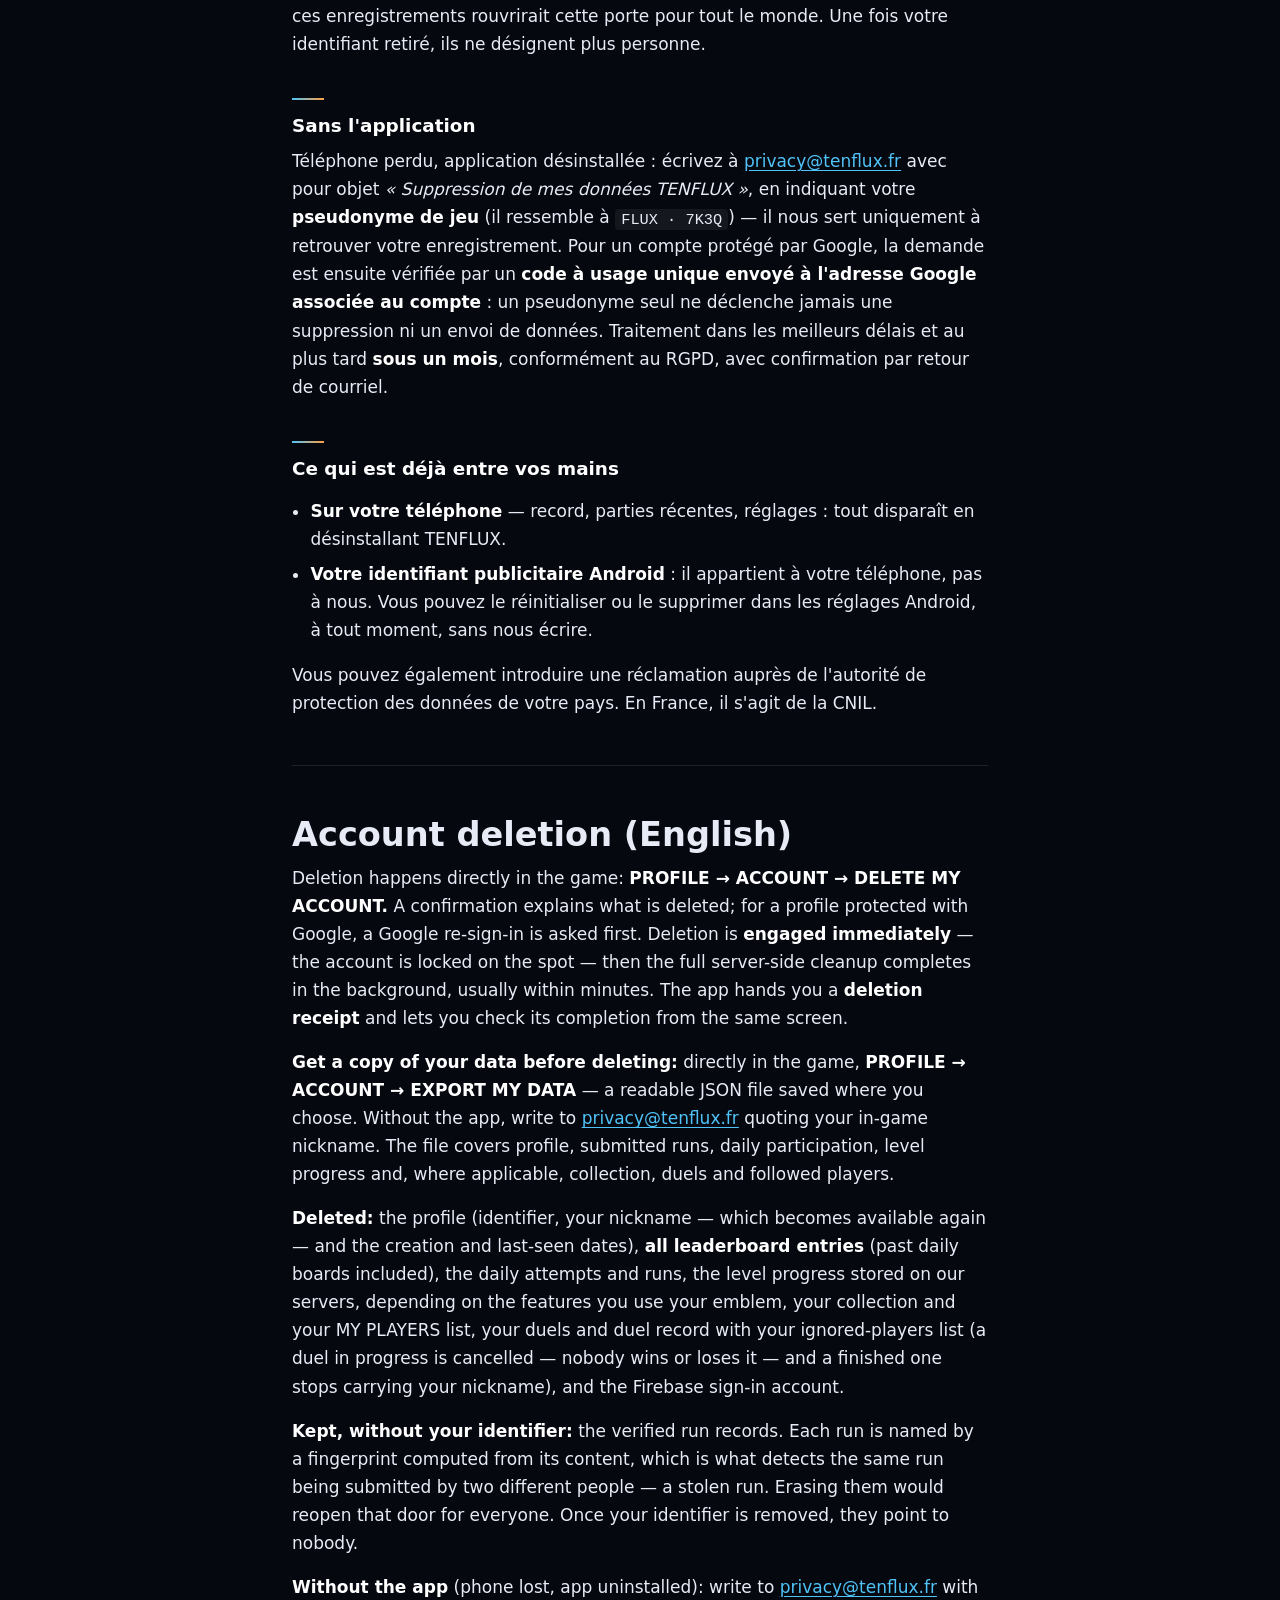
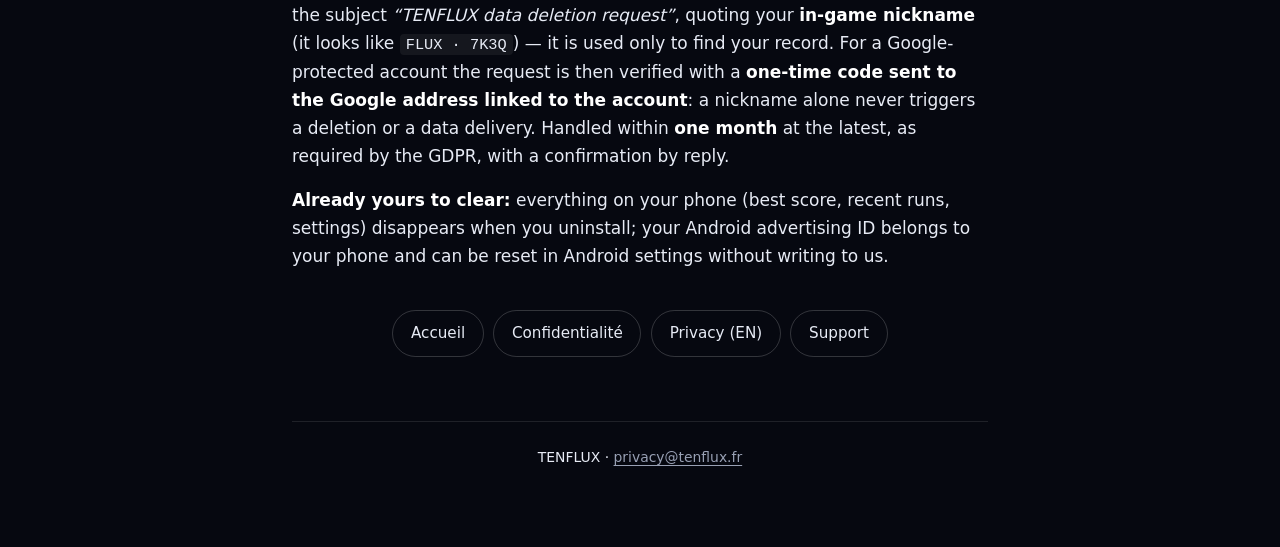
==== commit 92656492: "site: cinq modes, regles de la communaute, suppression asynchrone, export in-app Accueil : les cinq " ====
--- a/delete-account/index.html
+++ b/delete-account/index.html
@@ -16,7 +16,7 @@
   <a class="back" href="/">TENFLUX</a>
 
   <h1>Supprimer son compte TENFLUX</h1>
-  <p class="meta">Dernière mise à jour : <strong>30 septembre 2026</strong></p>
+  <p class="meta">Dernière mise à jour : <strong>13 octobre 2026</strong></p>
 
   <p class="lede">
     La suppression se fait directement dans le jeu, sans nous écrire. Si vous n'avez plus
@@ -30,17 +30,23 @@
     </p>
     <p style="margin-bottom:0">
       Une confirmation explique ce qui est supprimé ; pour un profil protégé par Google, une
-      re-connexion Google est demandée d'abord.
+      re-connexion Google est demandée d'abord. La suppression est <strong>engagée
+      immédiatement</strong> — le compte est verrouillé sur-le-champ — puis le nettoyage
+      complet des serveurs s'achève en arrière-plan, généralement en quelques minutes.
+      L'application vous remet un <strong>reçu de suppression</strong> et vous permet d'en
+      vérifier l'achèvement depuis le même écran.
     </p>
   </div>
 
   <div class="note">
     <p style="margin:0">
-      <strong>Obtenir une copie de vos données avant de supprimer</strong> : écrivez à
+      <strong>Obtenir une copie de vos données avant de supprimer</strong> : directement dans
+      le jeu, <strong>PROFIL → COMPTE → EXPORTER MES DONNÉES</strong> — vous enregistrez un
+      fichier JSON lisible où vous voulez. Sans l'application, écrivez à
       <a href="mailto:privacy@tenflux.fr?subject=Export%20de%20mes%20donn%C3%A9es%20TENFLUX">privacy@tenflux.fr</a>
-      en indiquant votre pseudonyme de jeu. Vous recevez un fichier JSON lisible — profil,
+      en indiquant votre pseudonyme de jeu. Le fichier couvre profil,
       parties soumises, participation aux parties du jour, progression des niveaux et, le cas
-      échéant, collection et liste de joueurs suivis.
+      échéant, collection, duels et liste de joueurs suivis.
     </p>
   </div>
 
@@ -79,10 +85,12 @@
     Téléphone perdu, application désinstallée : écrivez à
     <a href="mailto:privacy@tenflux.fr?subject=Suppression%20de%20mes%20donn%C3%A9es%20TENFLUX">privacy@tenflux.fr</a>
     avec pour objet <em>« Suppression de mes données TENFLUX »</em>, en indiquant votre
-    <strong>pseudonyme de jeu</strong> (il ressemble à <code>FLUX · 7K3Q</code>). C'est la seule
-    information qui nous permette de retrouver votre enregistrement. Traitement dans les
-    meilleurs délais et au plus tard <strong>sous un mois</strong>, conformément au RGPD, avec
-    confirmation par retour de courriel.
+    <strong>pseudonyme de jeu</strong> (il ressemble à <code>FLUX · 7K3Q</code>) — il nous
+    sert uniquement à retrouver votre enregistrement. Pour un compte protégé par Google, la
+    demande est ensuite vérifiée par un <strong>code à usage unique envoyé à l'adresse Google
+    associée au compte</strong> : un pseudonyme seul ne déclenche jamais une suppression ni un
+    envoi de données. Traitement dans les meilleurs délais et au plus tard <strong>sous un
+    mois</strong>, conformément au RGPD, avec confirmation par retour de courriel.
   </p>
 
   <h2>Ce qui est déjà entre vos mains</h2>
@@ -105,13 +113,18 @@
   <p lang="en">
     Deletion happens directly in the game: <strong>PROFILE → ACCOUNT → DELETE MY
     ACCOUNT.</strong> A confirmation explains what is deleted; for a profile protected with
-    Google, a Google re-sign-in is asked first.
+    Google, a Google re-sign-in is asked first. Deletion is <strong>engaged
+    immediately</strong> — the account is locked on the spot — then the full server-side
+    cleanup completes in the background, usually within minutes. The app hands you a
+    <strong>deletion receipt</strong> and lets you check its completion from the same screen.
   </p>
   <p lang="en">
-    <strong>Get a copy of your data before deleting:</strong> write to
+    <strong>Get a copy of your data before deleting:</strong> directly in the game,
+    <strong>PROFILE → ACCOUNT → EXPORT MY DATA</strong> — a readable JSON file saved where
+    you choose. Without the app, write to
     <a href="mailto:privacy@tenflux.fr?subject=TENFLUX%20data%20export%20request">privacy@tenflux.fr</a>
-    quoting your in-game nickname. You get a readable JSON file — profile, submitted runs,
-    daily participation, level progress and, where applicable, collection and followed
+    quoting your in-game nickname. The file covers profile, submitted runs,
+    daily participation, level progress and, where applicable, collection, duels and followed
     players.
   </p>
   <p lang="en">
@@ -133,9 +146,12 @@
     <strong>Without the app</strong> (phone lost, app uninstalled): write to
     <a href="mailto:privacy@tenflux.fr?subject=TENFLUX%20data%20deletion%20request">privacy@tenflux.fr</a>
     with the subject <em>“TENFLUX data deletion request”</em>, quoting your <strong>in-game
-    nickname</strong> (it looks like <code>FLUX · 7K3Q</code>) — the only information that lets
-    us find your record. Handled within <strong>one month</strong> at the latest, as required
-    by the GDPR, with a confirmation by reply.
+    nickname</strong> (it looks like <code>FLUX · 7K3Q</code>) — it is used only to find your
+    record. For a Google-protected account the request is then verified with a
+    <strong>one-time code sent to the Google address linked to the account</strong>: a
+    nickname alone never triggers a deletion or a data delivery. Handled within
+    <strong>one month</strong> at the latest, as required by the GDPR, with a confirmation by
+    reply.
   </p>
   <p lang="en">
     <strong>Already yours to clear:</strong> everything on your phone (best score, recent runs,
